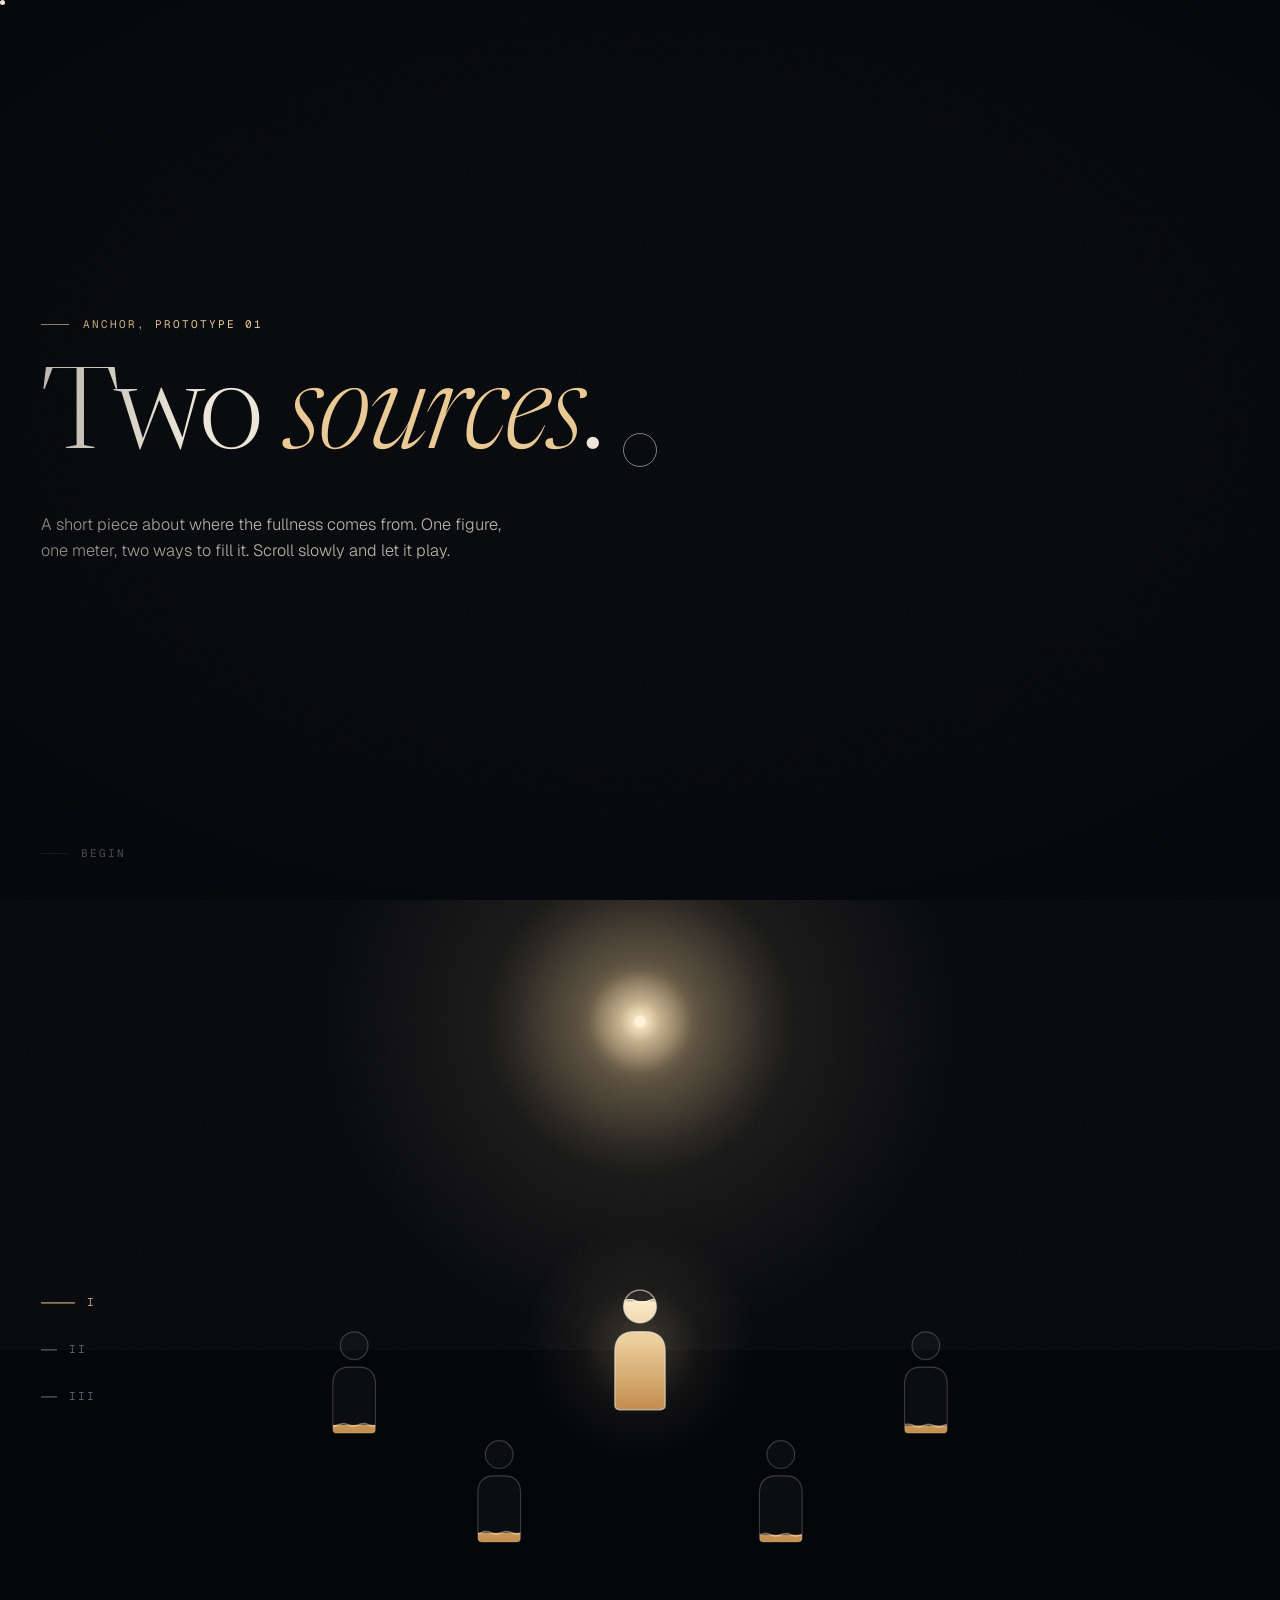
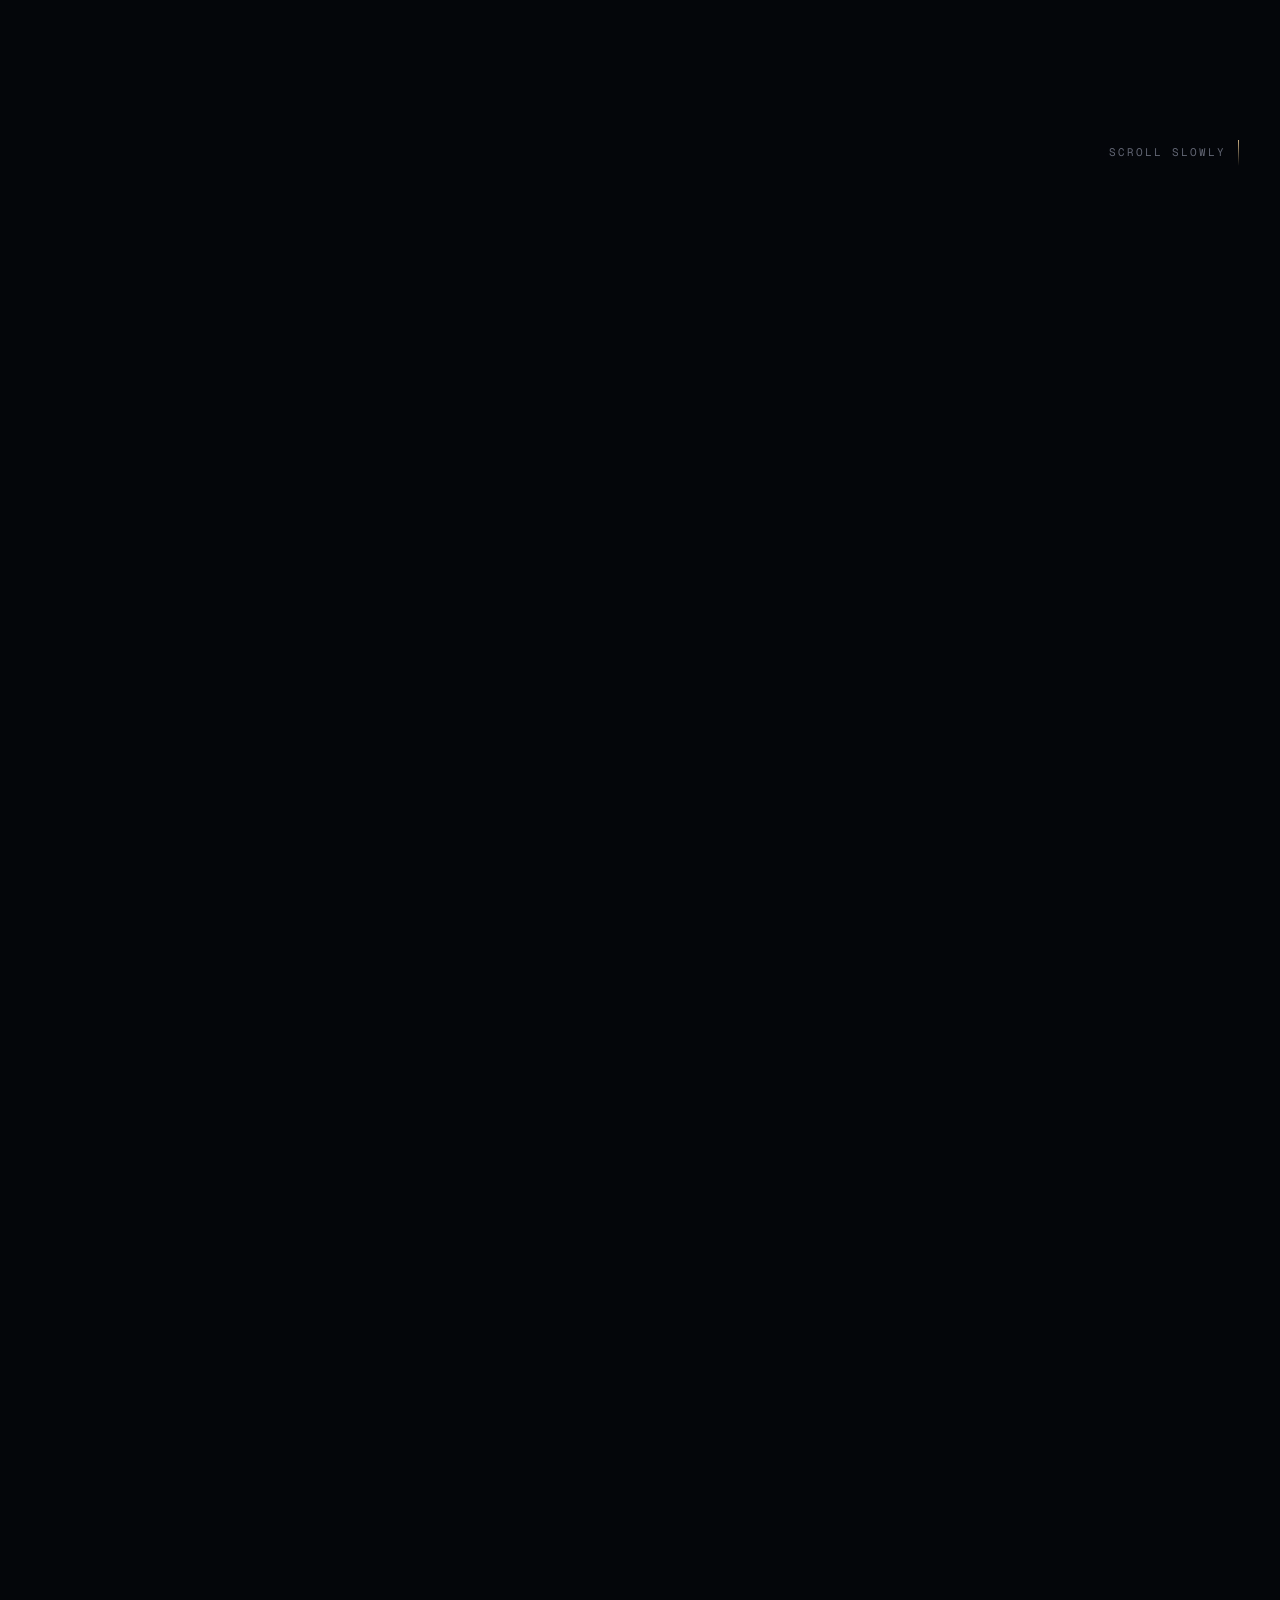
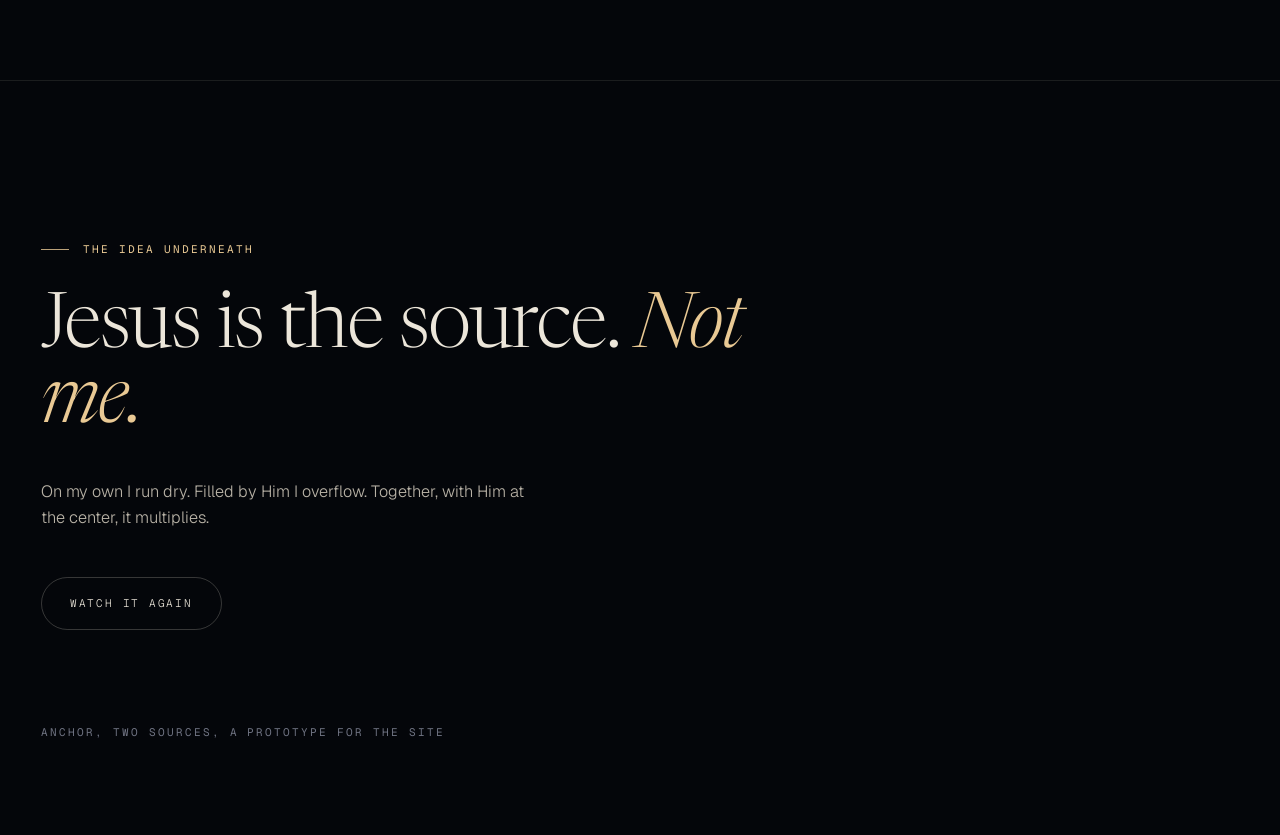
==== index.html @ 2de5adca "Two sources: scene prototype" ====
<!doctype html>
<html lang="en">
<head>
<meta charset="utf-8" />
<meta name="viewport" content="width=device-width, initial-scale=1, viewport-fit=cover" />
<title>Two sources. ANCHOR.</title>
<meta name="description" content="A short piece about where the fullness comes from. When I am the source, I run out. When Jesus is the source, I am always full." />
<meta name="theme-color" content="#04060a" />
<meta property="og:title" content="Two sources. ANCHOR." />
<meta property="og:description" content="When I am the source, I run out. When Jesus is the source, I am always full." />
<meta property="og:type" content="website" />
<link rel="icon" href="data:image/svg+xml,%3Csvg xmlns='http://www.w3.org/2000/svg' viewBox='0 0 32 32'%3E%3Crect width='32' height='32' fill='%2305070b'/%3E%3Cpath d='M16 3v17' stroke='%23e9c994' stroke-width='1.2'/%3E%3Cpath d='M12 20l4 9 4-9z' fill='%23e9c994'/%3E%3C/svg%3E" />
<link rel="preconnect" href="https://fonts.googleapis.com">
<link rel="preconnect" href="https://fonts.gstatic.com" crossorigin>
<link href="https://fonts.googleapis.com/css2?family=Newsreader:ital,opsz,wght@0,6..72,200..600;1,6..72,200..600&family=Geist:wght@300..600&family=Geist+Mono:wght@300..500&display=swap" rel="stylesheet">
  <script type="module" crossorigin src="./assets/index-Bu_9ATyR.js"></script>
  <link rel="modulepreload" crossorigin href="./assets/motion-FcKYx0yc.js">
  <link rel="stylesheet" crossorigin href="./assets/index-DWFtERTg.css">
</head>
<body>
<div id="root"></div>
<noscript><p style="font-family:Georgia,serif;color:#ece6da;padding:40px">Two sources. When I am the source, I run out. When Jesus is the source, I am always full.</p></noscript>
</body>
</html>
---- assets/index-DWFtERTg.css ----
:root{--raw-color-abyss:#04060a;--raw-color-deep:#070a12;--raw-color-depth:#0b1020;--raw-color-slate:#161c2b;--raw-color-bone:#ece6da;--raw-color-bone-dim:#b8b2a6;--raw-color-ash:#6f7382;--raw-color-lamp:#e9c994;--raw-color-lamp-hot:#fff1d6;--raw-color-ember:#b9823f;--raw-color-line:rgba(236,230,218,.1);--raw-color-line-strong:rgba(236,230,218,.22);--raw-font-display:"Newsreader",Georgia,"Times New Roman",serif;--raw-font-body:"Geist",Inter,system-ui,-apple-system,sans-serif;--raw-font-mono:"Geist Mono",ui-monospace,SFMono-Regular,Menlo,monospace;--raw-space-1:4px;--raw-space-2:8px;--raw-space-3:14px;--raw-space-4:22px;--raw-space-5:36px;--raw-space-6:58px;--raw-space-7:94px;--raw-space-8:152px;--raw-duration-fast:.22s;--raw-duration-base:.48s;--raw-duration-slow:.9s;--raw-ease-settle:cubic-bezier(.22,1,.36,1);--raw-ease-out:cubic-bezier(.16,1,.3,1);--raw-width-max:1360px;--raw-spine-x-desktop:13.5vw;--raw-spine-x-mobile:22px;--background:var(--raw-color-abyss);--background-deep:var(--raw-color-deep);--surface:var(--raw-color-depth);--surface-raised:var(--raw-color-slate);--foreground:var(--raw-color-bone);--foreground-muted:var(--raw-color-bone-dim);--foreground-faint:var(--raw-color-ash);--accent:var(--raw-color-lamp);--accent-hot:var(--raw-color-lamp-hot);--accent-deep:var(--raw-color-ember);--border:var(--raw-color-line);--border-strong:var(--raw-color-line-strong);--font-display:var(--raw-font-display);--font-body:var(--raw-font-body);--font-mono:var(--raw-font-mono);--space-1:var(--raw-space-1);--space-2:var(--raw-space-2);--space-3:var(--raw-space-3);--space-4:var(--raw-space-4);--space-5:var(--raw-space-5);--space-6:var(--raw-space-6);--space-7:var(--raw-space-7);--space-8:var(--raw-space-8);--duration-fast:var(--raw-duration-fast);--duration-base:var(--raw-duration-base);--duration-slow:var(--raw-duration-slow);--ease-settle:var(--raw-ease-settle);--ease-out:var(--raw-ease-out);--width-max:var(--raw-width-max);--spine-x:var(--raw-spine-x-desktop);--gutter:clamp(20px,3.2vw,48px)}@media (max-width:820px){:root{--spine-x:var(--raw-spine-x-mobile)}}*{box-sizing:border-box;margin:0;padding:0}html{background:var(--background);-webkit-font-smoothing:antialiased;text-rendering:optimizeLegibility;scroll-behavior:auto}html.lenis,html.lenis body{height:auto}.lenis.lenis-smooth{scroll-behavior:auto!important}body{color:var(--foreground);font-family:var(--font-body);font-weight:300;line-height:1.55;overflow-x:hidden;background:var(--background)}html.has-cursor,html.has-cursor a,html.has-cursor button{cursor:none}a{color:inherit;text-decoration:none}button{font:inherit;color:inherit;background:none;border:0;cursor:pointer}::selection{background:var(--accent);color:var(--background)}.mono{font-family:var(--font-mono);font-weight:400;font-size:11px;letter-spacing:.18em;text-transform:uppercase;color:var(--foreground-faint)}.display{font-family:var(--font-display);font-weight:300;font-optical-sizing:auto;letter-spacing:-.012em}.display em{font-style:italic;color:var(--accent)}.site{position:relative;isolation:isolate}.grain{position:fixed;inset:-50%;z-index:30;pointer-events:none;opacity:.07;mix-blend-mode:soft-light;background-image:url("data:image/svg+xml,%3Csvg xmlns='http://www.w3.org/2000/svg' width='220' height='220'%3E%3Cfilter id='n'%3E%3CfeTurbulence type='fractalNoise' baseFrequency='.9' numOctaves='2' stitchTiles='stitch'/%3E%3C/filter%3E%3Crect width='100%25' height='100%25' filter='url(%23n)'/%3E%3C/svg%3E")}.vignette{position:fixed;inset:0;z-index:29;pointer-events:none;background:radial-gradient(ellipse 70% 62% at 50% 46%,transparent 50%,rgba(4,6,10,.62) 100%)}.cur-ring,.cur-dot{position:fixed;top:0;left:0;z-index:400;pointer-events:none;will-change:transform}.cur-ring{width:34px;height:34px;border:1px solid rgba(236,230,218,.55);border-radius:50%;mix-blend-mode:difference;transition:width var(--duration-base) var(--ease-settle),height var(--duration-base) var(--ease-settle),border-color var(--duration-base),opacity var(--duration-base)}.cur-ring.hot{width:56px;height:56px;border-color:var(--accent);mix-blend-mode:normal}.cur-dot{width:5px;height:5px;background:var(--foreground);border-radius:50%;transition:opacity var(--duration-base),background var(--duration-base)}.cur-dot.hot{background:var(--accent)}.cur-dot span{position:absolute;left:50%;top:50%;width:1px;height:14px;background:var(--accent);transform:translate(-50%,-50%) scaleY(0);transition:transform var(--duration-base) var(--ease-settle)}.cur-dot.hot span{transform:translate(-50%,-50%) scaleY(1)}.cur-ring.off,.cur-dot.off{opacity:0}.intro{position:relative;min-height:100svh;display:flex;flex-direction:column;justify-content:center;max-width:var(--width-max);margin:0 auto;padding:120px var(--gutter) 140px}.eyebrow{color:var(--accent);display:inline-flex;align-items:center;gap:14px;margin-bottom:34px}.eyebrow:before{content:"";width:28px;height:1px;background:var(--accent);opacity:.8}.intro h1{font-size:clamp(3.2rem,9vw,9rem);line-height:.95;letter-spacing:-.028em;font-weight:300}.line-mask{display:block;overflow:hidden;padding-bottom:.08em;margin-bottom:-.08em}.w{display:inline-block;overflow:hidden;vertical-align:bottom;padding:0 .12em .12em;margin:0 -.12em -.12em}.w>i{display:inline-block;font-style:inherit;animation:rise 1.4s var(--ease-out) both}.w.em>i{font-style:italic;color:var(--accent);animation-delay:.12s}.w:last-child>i{animation-delay:.2s}@keyframes rise{0%{transform:translateY(110%)}to{transform:translateY(0)}}.intro .eyebrow,.intro .sub,.intro .scrollhint{animation:fade 1.2s var(--ease-out) both}.intro .eyebrow{animation-delay:.1s}.intro .sub{animation-delay:.7s}.intro .scrollhint{animation-delay:1.1s}@keyframes fade{0%{opacity:0;transform:translateY(10px)}to{opacity:1;transform:none}}.sub{margin-top:36px;max-width:44ch;color:var(--foreground-muted);font-size:clamp(1.02rem,1.25vw,1.2rem);line-height:1.6}.scrollhint{position:absolute;left:var(--gutter);bottom:38px;display:flex;align-items:center;gap:12px;color:var(--foreground-muted);transition:color var(--duration-base)}.scrollhint:before{content:"";width:28px;height:1px;background:var(--border-strong);transition:background var(--duration-base),width var(--duration-base) var(--ease-settle)}.scrollhint:hover{color:var(--foreground)}.scrollhint:hover:before{background:var(--accent);width:44px}.stage{position:relative;height:620vh}.stage-inner{position:sticky;top:0;height:100vh;height:100svh;overflow:hidden}.sky{position:absolute;inset:0;opacity:0;pointer-events:none;background:radial-gradient(60% 60% at 50% 0%,rgba(233,201,148,.14),transparent 70%)}.stage-svg,.stage-canvas{position:absolute;inset:0;width:100%;height:100%;display:block}.stage-canvas{pointer-events:none}.ray,.stream,.loop{fill:none;stroke:var(--accent);stroke-width:1;opacity:0;stroke-linecap:round}.loop{stroke-width:1.2}.rail{position:absolute;left:var(--gutter);top:50%;transform:translateY(-50%);display:flex;flex-direction:column;gap:22px;z-index:2}.rail button{display:flex;align-items:center;gap:12px;font-family:var(--font-mono);font-size:11px;letter-spacing:.18em;color:var(--foreground-faint);transition:color var(--duration-base);padding:4px 0}.rail button:before{content:"";width:16px;height:1px;background:currentColor;transition:width var(--duration-base) var(--ease-settle)}.rail button:hover{color:var(--foreground-muted)}.rail button.on{color:var(--accent)}.rail button.on:before{width:34px}.captions{position:absolute;left:0;right:0;bottom:6vh;display:grid;place-items:end center;text-align:center;padding:0 var(--gutter);pointer-events:none;z-index:2}.cap{grid-area:1/1;opacity:0;max-width:30ch;will-change:opacity,transform;visibility:hidden}.cap:first-child{opacity:1;visibility:visible}.cap-k{display:block;margin-bottom:12px;color:var(--accent)}.cap-t{font-size:clamp(1.45rem,3vw,2.75rem);line-height:1.18;letter-spacing:-.012em;text-wrap:balance}.verse{margin-top:18px;opacity:0}.verse p{font-family:var(--font-display);font-style:italic;font-weight:300;font-size:clamp(.98rem,1.35vw,1.2rem);color:var(--foreground-muted);line-height:1.4}.verse cite{display:block;margin-top:8px;font-style:normal;color:var(--foreground-faint)}.stage-hint{position:absolute;right:var(--gutter);bottom:34px;display:flex;align-items:center;gap:12px;pointer-events:none}.stage-hint:after{content:"";width:1px;height:26px;background:linear-gradient(180deg,var(--accent),transparent);animation:drip 2.2s ease-in-out infinite}@keyframes drip{0%{transform:scaleY(0);transform-origin:top}50%{transform:scaleY(1);transform-origin:top}51%{transform-origin:bottom}to{transform:scaleY(0);transform-origin:bottom}}.outro{position:relative;padding:var(--space-8) var(--gutter) var(--space-7);border-top:1px solid var(--border)}.outro-inner{max-width:var(--width-max);margin:0 auto}.closer{font-size:clamp(2.4rem,6vw,5.8rem);line-height:.98;letter-spacing:-.02em;max-width:16ch}.cta-row{margin-top:46px;display:flex;gap:14px;flex-wrap:wrap}.btn{position:relative;display:inline-flex;align-items:center;gap:10px;font-family:var(--font-mono);font-size:11px;letter-spacing:.16em;text-transform:uppercase;padding:17px 28px;border-radius:999px;transition:background var(--duration-base),color var(--duration-base),border-color var(--duration-base),transform var(--duration-base) var(--ease-settle)}.btn-line{border:1px solid var(--border-strong);color:var(--foreground)}.btn-line:hover{border-color:var(--accent);color:var(--accent)}.foot{margin-top:var(--space-7)}@media (max-width:820px){.intro{padding:100px var(--gutter) 120px}.rail{display:none}.captions{bottom:5vh}.cap{max-width:26ch}.stage-hint{display:none}}@media (prefers-reduced-motion:reduce){.w>i,.intro .eyebrow,.intro .sub,.intro .scrollhint{animation:none}.stage-hint:after{animation:none}}
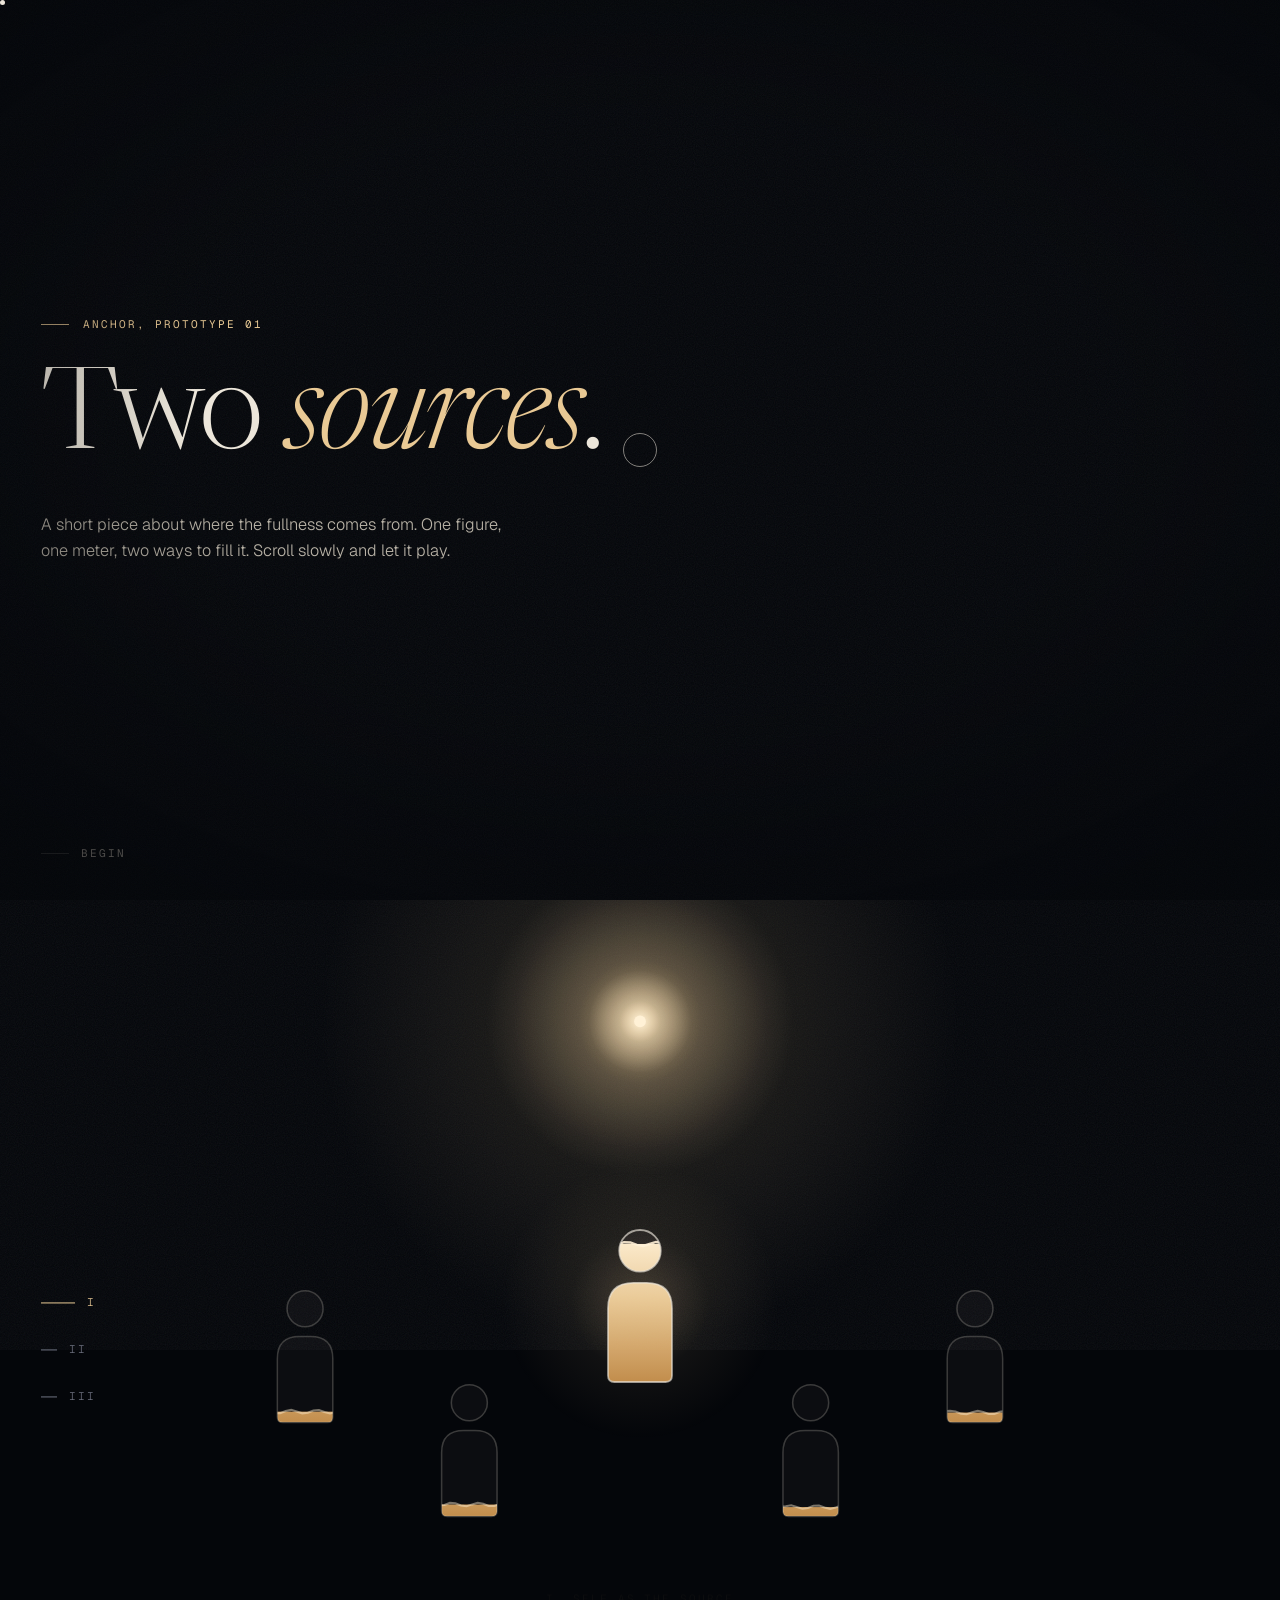
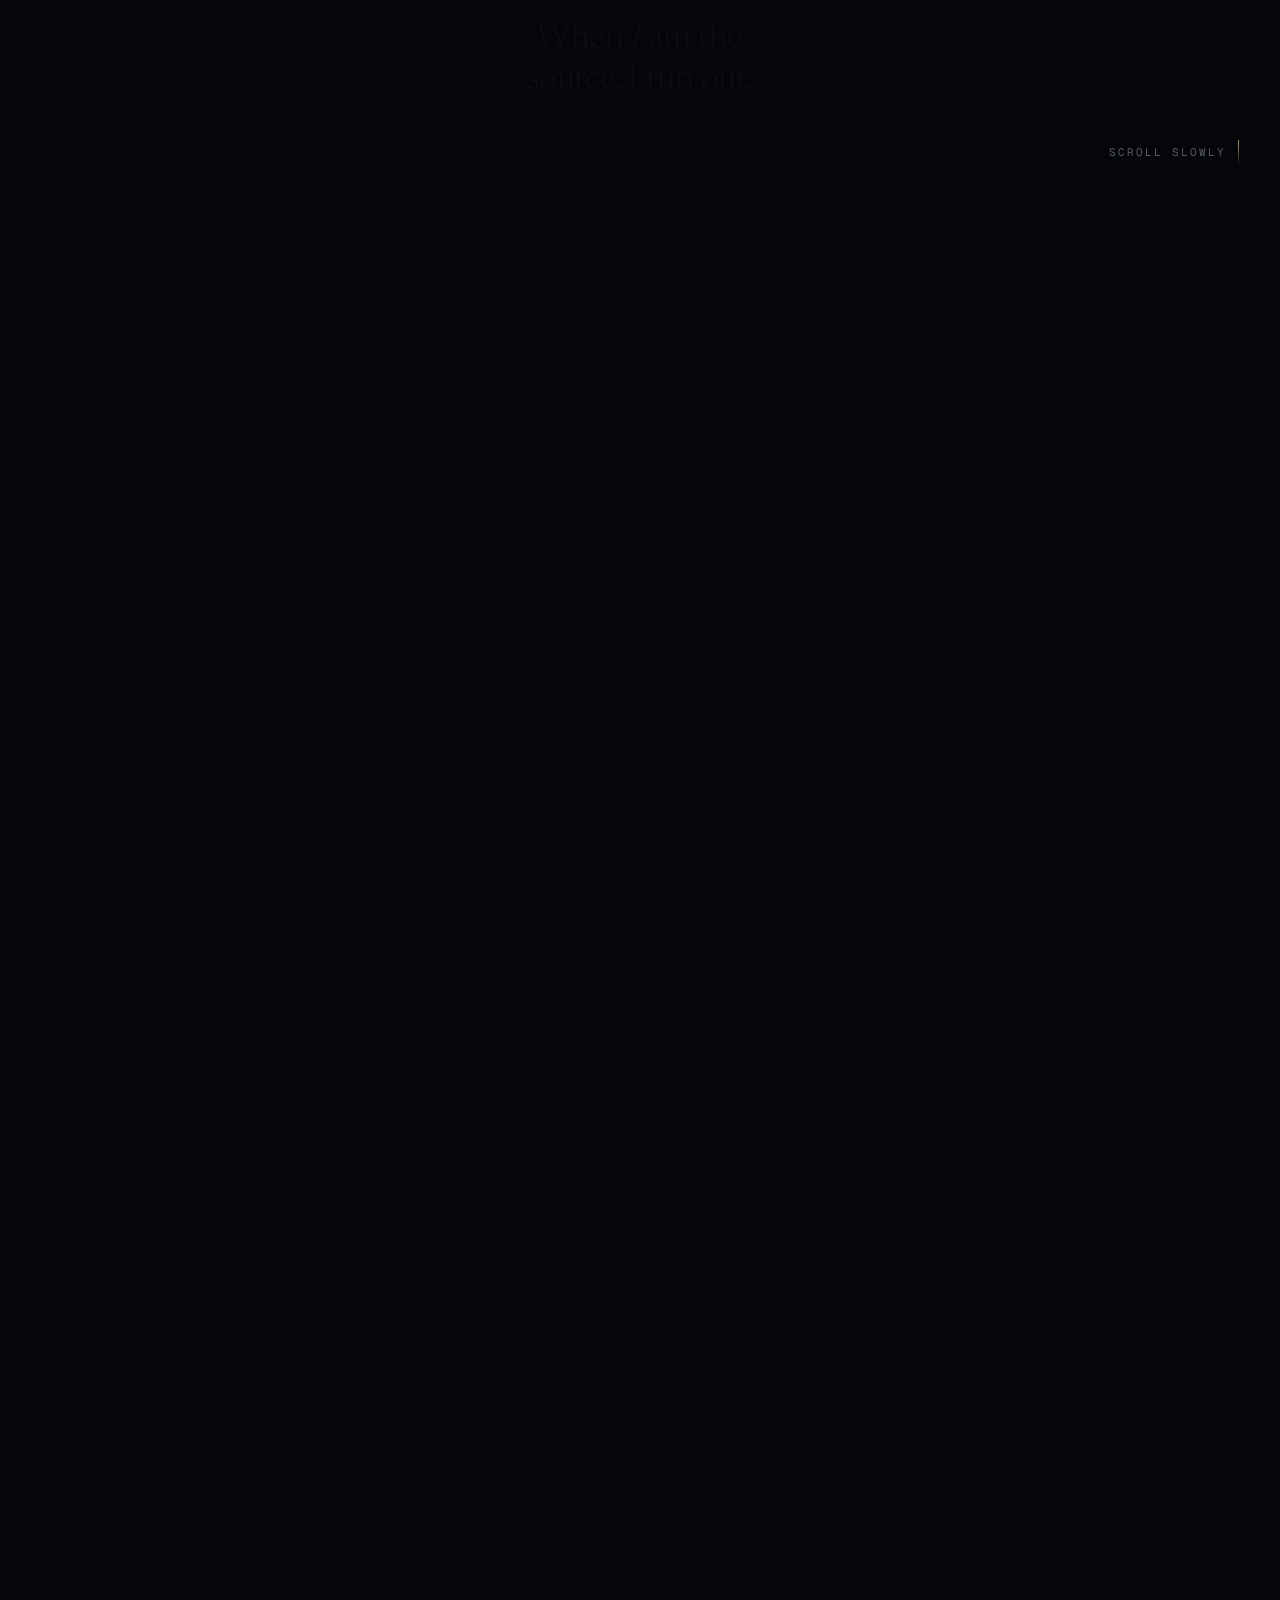
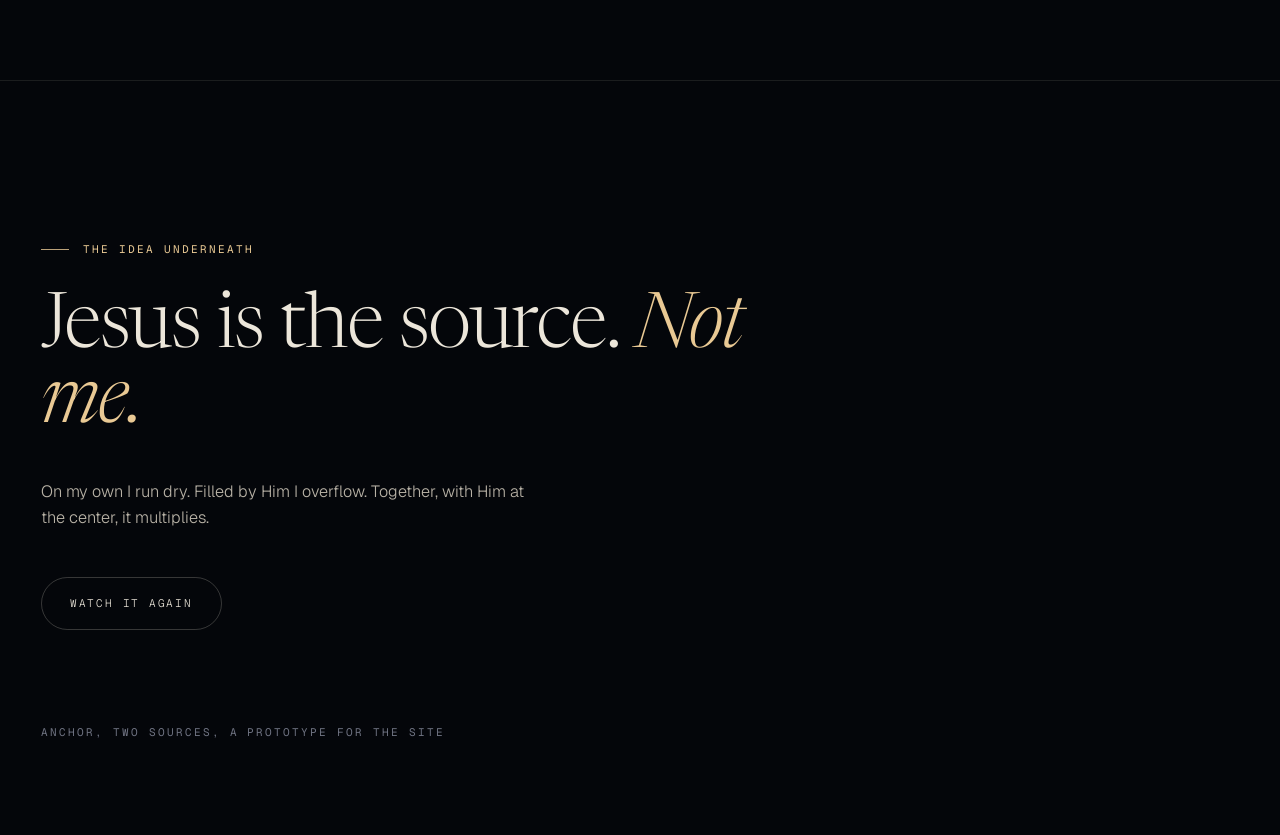
==== commit 5b24aea1: "Scale up the figures, widen the field, clear the caption" ====
--- a/index.html
+++ b/index.html
@@ -13,9 +13,9 @@
 <link rel="preconnect" href="https://fonts.googleapis.com">
 <link rel="preconnect" href="https://fonts.gstatic.com" crossorigin>
 <link href="https://fonts.googleapis.com/css2?family=Newsreader:ital,opsz,wght@0,6..72,200..600;1,6..72,200..600&family=Geist:wght@300..600&family=Geist+Mono:wght@300..500&display=swap" rel="stylesheet">
-  <script type="module" crossorigin src="./assets/index-Bu_9ATyR.js"></script>
+  <script type="module" crossorigin src="./assets/index-DzbAv3lr.js"></script>
   <link rel="modulepreload" crossorigin href="./assets/motion-FcKYx0yc.js">
-  <link rel="stylesheet" crossorigin href="./assets/index-DWFtERTg.css">
+  <link rel="stylesheet" crossorigin href="./assets/index-QalzFCuy.css">
 </head>
 <body>
 <div id="root"></div>
--- a/assets/index-QalzFCuy.css
+++ b/assets/index-QalzFCuy.css
@@ -0,0 +1 @@
+:root{--raw-color-abyss:#04060a;--raw-color-deep:#070a12;--raw-color-depth:#0b1020;--raw-color-slate:#161c2b;--raw-color-bone:#ece6da;--raw-color-bone-dim:#b8b2a6;--raw-color-ash:#6f7382;--raw-color-lamp:#e9c994;--raw-color-lamp-hot:#fff1d6;--raw-color-ember:#b9823f;--raw-color-line:rgba(236,230,218,.1);--raw-color-line-strong:rgba(236,230,218,.22);--raw-font-display:"Newsreader",Georgia,"Times New Roman",serif;--raw-font-body:"Geist",Inter,system-ui,-apple-system,sans-serif;--raw-font-mono:"Geist Mono",ui-monospace,SFMono-Regular,Menlo,monospace;--raw-space-1:4px;--raw-space-2:8px;--raw-space-3:14px;--raw-space-4:22px;--raw-space-5:36px;--raw-space-6:58px;--raw-space-7:94px;--raw-space-8:152px;--raw-duration-fast:.22s;--raw-duration-base:.48s;--raw-duration-slow:.9s;--raw-ease-settle:cubic-bezier(.22,1,.36,1);--raw-ease-out:cubic-bezier(.16,1,.3,1);--raw-width-max:1360px;--raw-spine-x-desktop:13.5vw;--raw-spine-x-mobile:22px;--background:var(--raw-color-abyss);--background-deep:var(--raw-color-deep);--surface:var(--raw-color-depth);--surface-raised:var(--raw-color-slate);--foreground:var(--raw-color-bone);--foreground-muted:var(--raw-color-bone-dim);--foreground-faint:var(--raw-color-ash);--accent:var(--raw-color-lamp);--accent-hot:var(--raw-color-lamp-hot);--accent-deep:var(--raw-color-ember);--border:var(--raw-color-line);--border-strong:var(--raw-color-line-strong);--font-display:var(--raw-font-display);--font-body:var(--raw-font-body);--font-mono:var(--raw-font-mono);--space-1:var(--raw-space-1);--space-2:var(--raw-space-2);--space-3:var(--raw-space-3);--space-4:var(--raw-space-4);--space-5:var(--raw-space-5);--space-6:var(--raw-space-6);--space-7:var(--raw-space-7);--space-8:var(--raw-space-8);--duration-fast:var(--raw-duration-fast);--duration-base:var(--raw-duration-base);--duration-slow:var(--raw-duration-slow);--ease-settle:var(--raw-ease-settle);--ease-out:var(--raw-ease-out);--width-max:var(--raw-width-max);--spine-x:var(--raw-spine-x-desktop);--gutter:clamp(20px,3.2vw,48px)}@media (max-width:820px){:root{--spine-x:var(--raw-spine-x-mobile)}}*{box-sizing:border-box;margin:0;padding:0}html{background:var(--background);-webkit-font-smoothing:antialiased;text-rendering:optimizeLegibility;scroll-behavior:auto}html.lenis,html.lenis body{height:auto}.lenis.lenis-smooth{scroll-behavior:auto!important}body{color:var(--foreground);font-family:var(--font-body);font-weight:300;line-height:1.55;overflow-x:hidden;background:var(--background)}html.has-cursor,html.has-cursor a,html.has-cursor button{cursor:none}a{color:inherit;text-decoration:none}button{font:inherit;color:inherit;background:none;border:0;cursor:pointer}::selection{background:var(--accent);color:var(--background)}.mono{font-family:var(--font-mono);font-weight:400;font-size:11px;letter-spacing:.18em;text-transform:uppercase;color:var(--foreground-faint)}.display{font-family:var(--font-display);font-weight:300;font-optical-sizing:auto;letter-spacing:-.012em}.display em{font-style:italic;color:var(--accent)}.site{position:relative;isolation:isolate}.grain{position:fixed;inset:-50%;z-index:30;pointer-events:none;opacity:.07;mix-blend-mode:soft-light;background-image:url("data:image/svg+xml,%3Csvg xmlns='http://www.w3.org/2000/svg' width='220' height='220'%3E%3Cfilter id='n'%3E%3CfeTurbulence type='fractalNoise' baseFrequency='.9' numOctaves='2' stitchTiles='stitch'/%3E%3C/filter%3E%3Crect width='100%25' height='100%25' filter='url(%23n)'/%3E%3C/svg%3E")}.vignette{position:fixed;inset:0;z-index:29;pointer-events:none;background:radial-gradient(ellipse 70% 62% at 50% 46%,transparent 50%,rgba(4,6,10,.62) 100%)}.cur-ring,.cur-dot{position:fixed;top:0;left:0;z-index:400;pointer-events:none;will-change:transform}.cur-ring{width:34px;height:34px;border:1px solid rgba(236,230,218,.55);border-radius:50%;mix-blend-mode:difference;transition:width var(--duration-base) var(--ease-settle),height var(--duration-base) var(--ease-settle),border-color var(--duration-base),opacity var(--duration-base)}.cur-ring.hot{width:56px;height:56px;border-color:var(--accent);mix-blend-mode:normal}.cur-dot{width:5px;height:5px;background:var(--foreground);border-radius:50%;transition:opacity var(--duration-base),background var(--duration-base)}.cur-dot.hot{background:var(--accent)}.cur-dot span{position:absolute;left:50%;top:50%;width:1px;height:14px;background:var(--accent);transform:translate(-50%,-50%) scaleY(0);transition:transform var(--duration-base) var(--ease-settle)}.cur-dot.hot span{transform:translate(-50%,-50%) scaleY(1)}.cur-ring.off,.cur-dot.off{opacity:0}.intro{position:relative;min-height:100svh;display:flex;flex-direction:column;justify-content:center;max-width:var(--width-max);margin:0 auto;padding:120px var(--gutter) 140px}.eyebrow{color:var(--accent);display:inline-flex;align-items:center;gap:14px;margin-bottom:34px}.eyebrow:before{content:"";width:28px;height:1px;background:var(--accent);opacity:.8}.intro h1{font-size:clamp(3.2rem,9vw,9rem);line-height:.95;letter-spacing:-.028em;font-weight:300}.line-mask{display:block;overflow:hidden;padding-bottom:.08em;margin-bottom:-.08em}.w{display:inline-block;overflow:hidden;vertical-align:bottom;padding:0 .12em .12em;margin:0 -.12em -.12em}.w>i{display:inline-block;font-style:inherit;animation:rise 1.4s var(--ease-out) both}.w.em>i{font-style:italic;color:var(--accent);animation-delay:.12s}.w:last-child>i{animation-delay:.2s}@keyframes rise{0%{transform:translateY(110%)}to{transform:translateY(0)}}.intro .eyebrow,.intro .sub,.intro .scrollhint{animation:fade 1.2s var(--ease-out) both}.intro .eyebrow{animation-delay:.1s}.intro .sub{animation-delay:.7s}.intro .scrollhint{animation-delay:1.1s}@keyframes fade{0%{opacity:0;transform:translateY(10px)}to{opacity:1;transform:none}}.sub{margin-top:36px;max-width:44ch;color:var(--foreground-muted);font-size:clamp(1.02rem,1.25vw,1.2rem);line-height:1.6}.scrollhint{position:absolute;left:var(--gutter);bottom:38px;display:flex;align-items:center;gap:12px;color:var(--foreground-muted);transition:color var(--duration-base)}.scrollhint:before{content:"";width:28px;height:1px;background:var(--border-strong);transition:background var(--duration-base),width var(--duration-base) var(--ease-settle)}.scrollhint:hover{color:var(--foreground)}.scrollhint:hover:before{background:var(--accent);width:44px}.stage{position:relative;height:620vh}.stage-inner{position:sticky;top:0;height:100vh;height:100svh;overflow:hidden}.sky{position:absolute;inset:0;opacity:0;pointer-events:none;background:radial-gradient(60% 60% at 50% 0%,rgba(233,201,148,.14),transparent 70%)}.stage-svg,.stage-canvas{position:absolute;inset:0;width:100%;height:100%;display:block}.stage-canvas{pointer-events:none}.ray,.stream,.loop{fill:none;stroke:var(--accent);stroke-width:1;opacity:0;stroke-linecap:round}.loop{stroke-width:1.2}.rail{position:absolute;left:var(--gutter);top:50%;transform:translateY(-50%);display:flex;flex-direction:column;gap:22px;z-index:2}.rail button{display:flex;align-items:center;gap:12px;font-family:var(--font-mono);font-size:11px;letter-spacing:.18em;color:var(--foreground-faint);transition:color var(--duration-base);padding:4px 0}.rail button:before{content:"";width:16px;height:1px;background:currentColor;transition:width var(--duration-base) var(--ease-settle)}.rail button:hover{color:var(--foreground-muted)}.rail button.on{color:var(--accent)}.rail button.on:before{width:34px}.captions{position:absolute;left:0;right:0;bottom:5vh;display:grid;place-items:end center;text-align:center;padding:0 var(--gutter);pointer-events:none;z-index:2}.cap{grid-area:1/1;opacity:0;max-width:38ch;will-change:opacity,transform;visibility:hidden}.cap:first-child{opacity:1;visibility:visible}.cap-k{display:block;margin-bottom:12px;color:var(--accent)}.cap-t{font-size:clamp(1.4rem,2.7vw,2.5rem);line-height:1.18;letter-spacing:-.012em;text-wrap:balance}.verse{margin-top:18px;opacity:0}.verse p{font-family:var(--font-display);font-style:italic;font-weight:300;font-size:clamp(.98rem,1.35vw,1.2rem);color:var(--foreground-muted);line-height:1.4}.verse cite{display:block;margin-top:8px;font-style:normal;color:var(--foreground-faint)}.stage-hint{position:absolute;right:var(--gutter);bottom:34px;display:flex;align-items:center;gap:12px;pointer-events:none}.stage-hint:after{content:"";width:1px;height:26px;background:linear-gradient(180deg,var(--accent),transparent);animation:drip 2.2s ease-in-out infinite}@keyframes drip{0%{transform:scaleY(0);transform-origin:top}50%{transform:scaleY(1);transform-origin:top}51%{transform-origin:bottom}to{transform:scaleY(0);transform-origin:bottom}}.outro{position:relative;padding:var(--space-8) var(--gutter) var(--space-7);border-top:1px solid var(--border)}.outro-inner{max-width:var(--width-max);margin:0 auto}.closer{font-size:clamp(2.4rem,6vw,5.8rem);line-height:.98;letter-spacing:-.02em;max-width:16ch}.cta-row{margin-top:46px;display:flex;gap:14px;flex-wrap:wrap}.btn{position:relative;display:inline-flex;align-items:center;gap:10px;font-family:var(--font-mono);font-size:11px;letter-spacing:.16em;text-transform:uppercase;padding:17px 28px;border-radius:999px;transition:background var(--duration-base),color var(--duration-base),border-color var(--duration-base),transform var(--duration-base) var(--ease-settle)}.btn-line{border:1px solid var(--border-strong);color:var(--foreground)}.btn-line:hover{border-color:var(--accent);color:var(--accent)}.foot{margin-top:var(--space-7)}@media (max-width:820px){.intro{padding:100px var(--gutter) 120px}.rail{display:none}.captions{bottom:5vh}.cap{max-width:26ch}.stage-hint{display:none}}@media (prefers-reduced-motion:reduce){.w>i,.intro .eyebrow,.intro .sub,.intro .scrollhint{animation:none}.stage-hint:after{animation:none}}
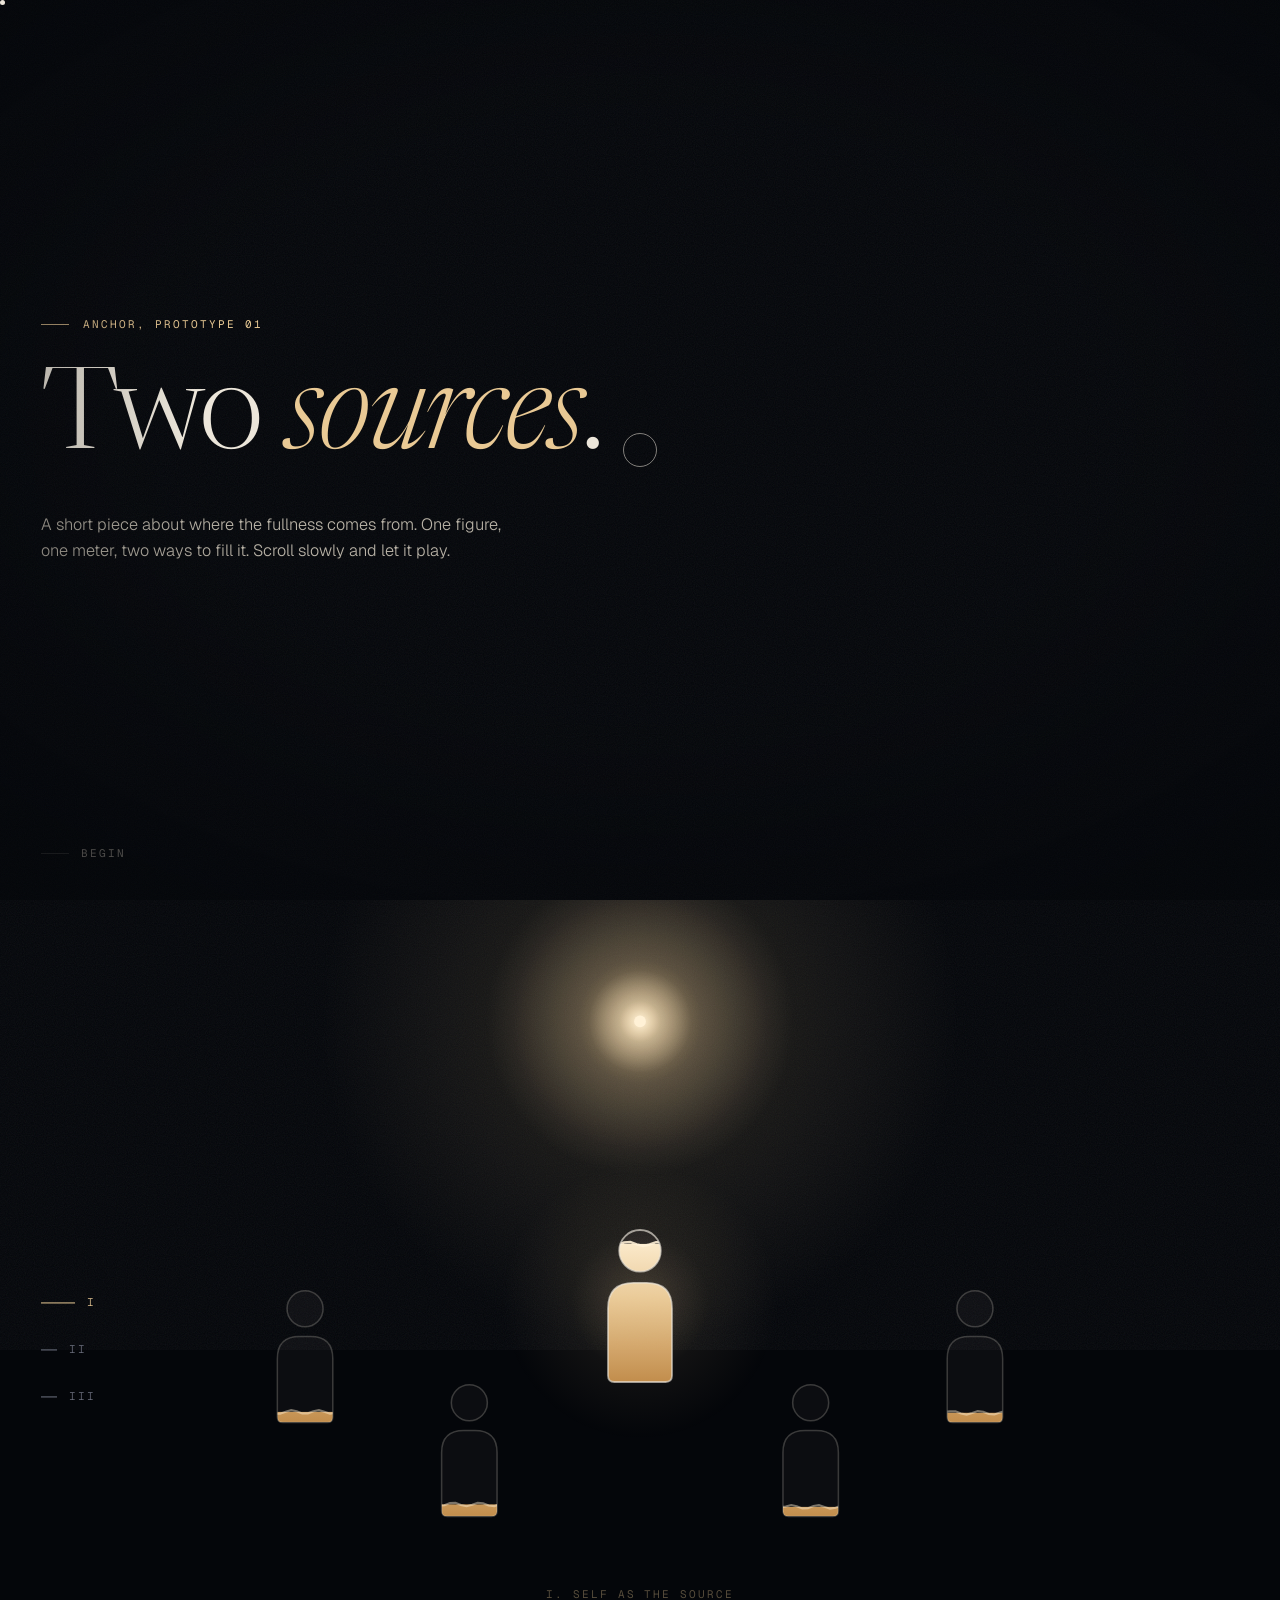
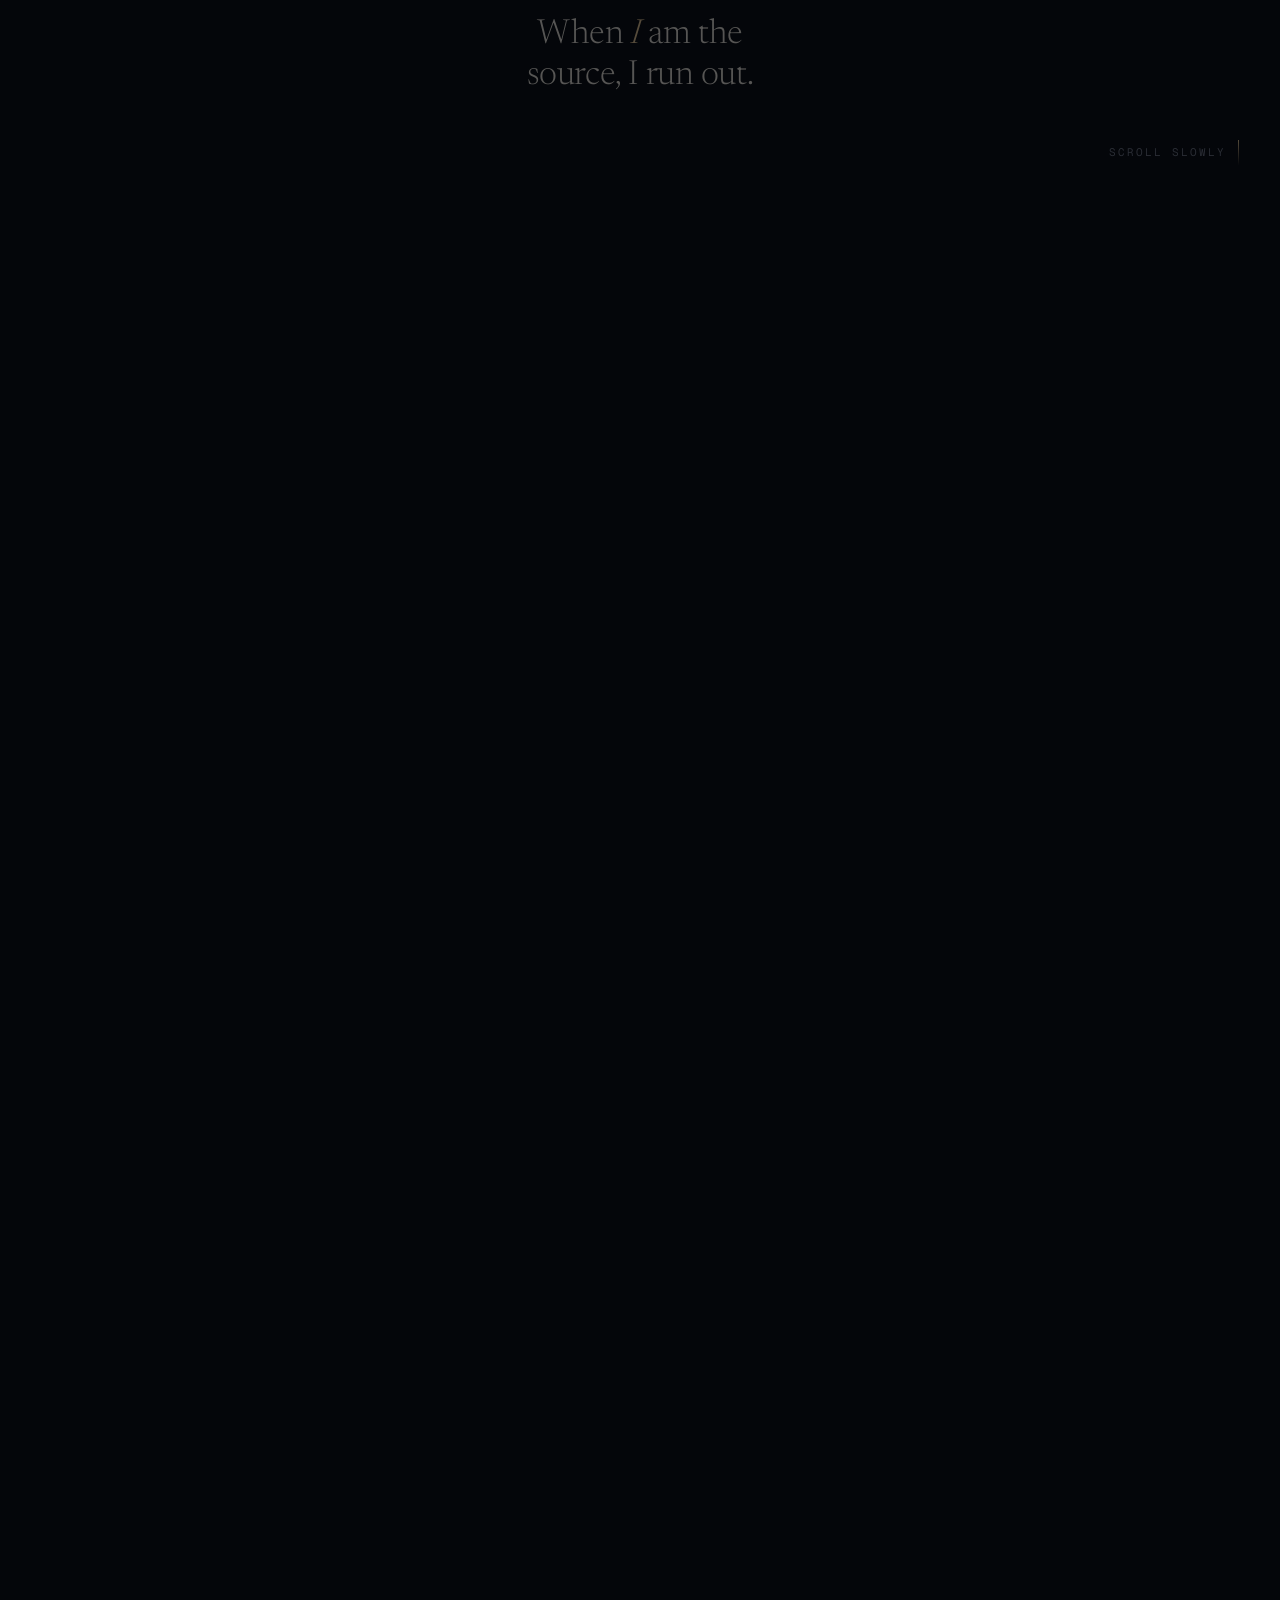
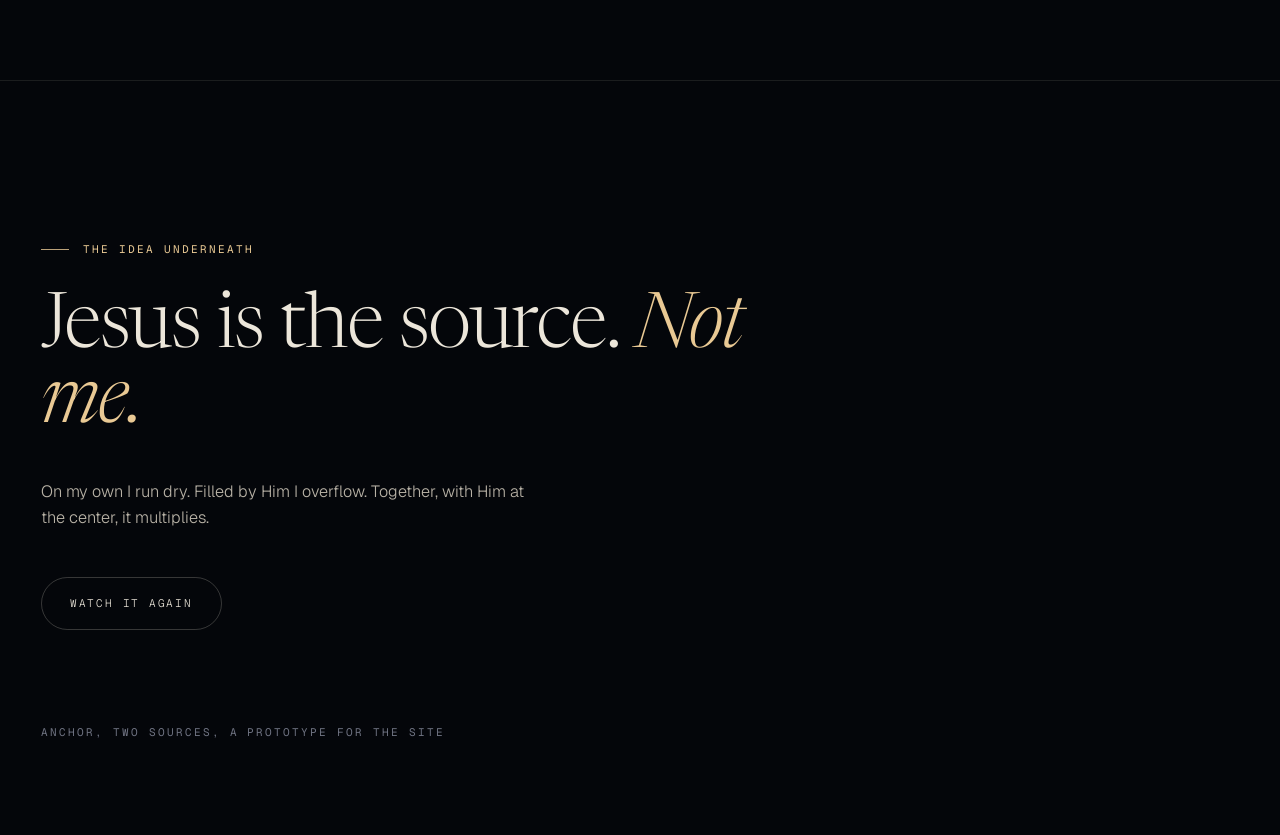
==== commit cdba04d3: "Settle the camera before the third caption; wider portrait frame" ====
--- a/index.html
+++ b/index.html
@@ -13,7 +13,7 @@
 <link rel="preconnect" href="https://fonts.googleapis.com">
 <link rel="preconnect" href="https://fonts.gstatic.com" crossorigin>
 <link href="https://fonts.googleapis.com/css2?family=Newsreader:ital,opsz,wght@0,6..72,200..600;1,6..72,200..600&family=Geist:wght@300..600&family=Geist+Mono:wght@300..500&display=swap" rel="stylesheet">
-  <script type="module" crossorigin src="./assets/index-DzbAv3lr.js"></script>
+  <script type="module" crossorigin src="./assets/index-Dpv4PBlM.js"></script>
   <link rel="modulepreload" crossorigin href="./assets/motion-FcKYx0yc.js">
   <link rel="stylesheet" crossorigin href="./assets/index-QalzFCuy.css">
 </head>
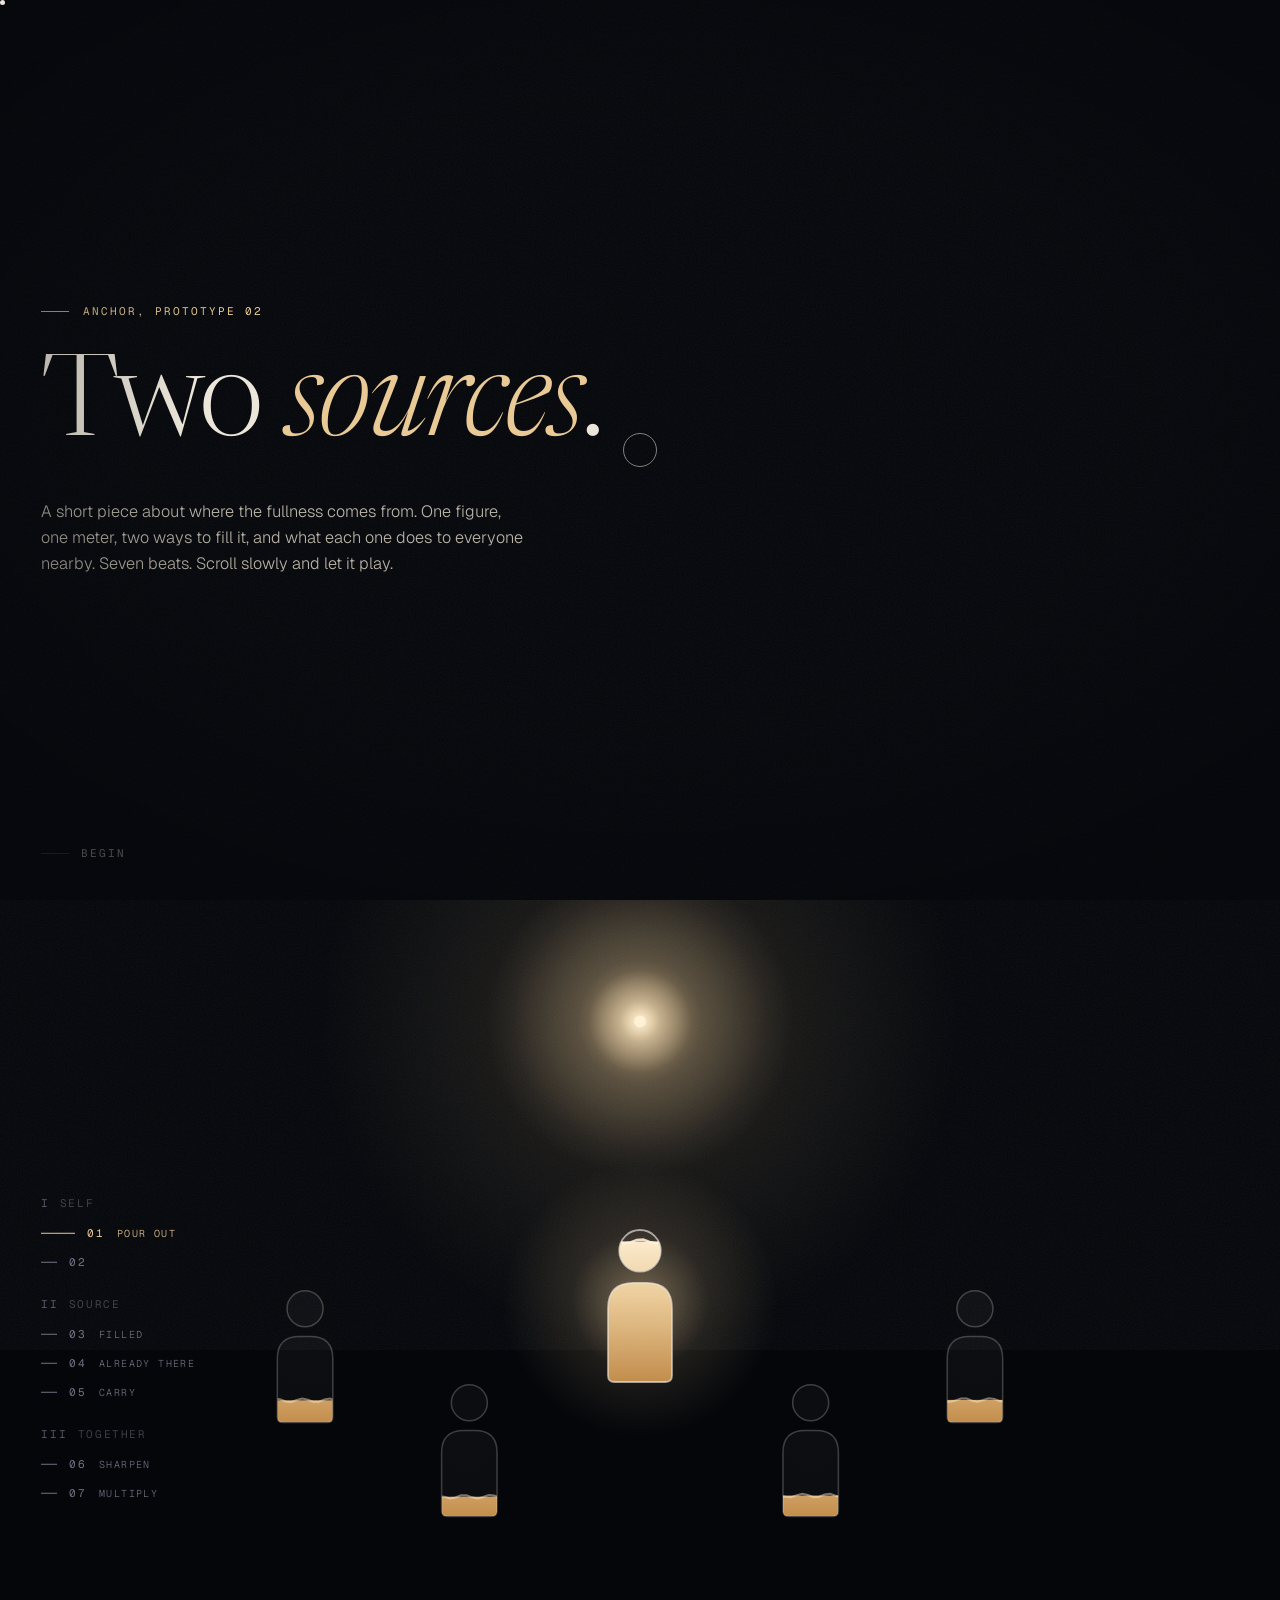
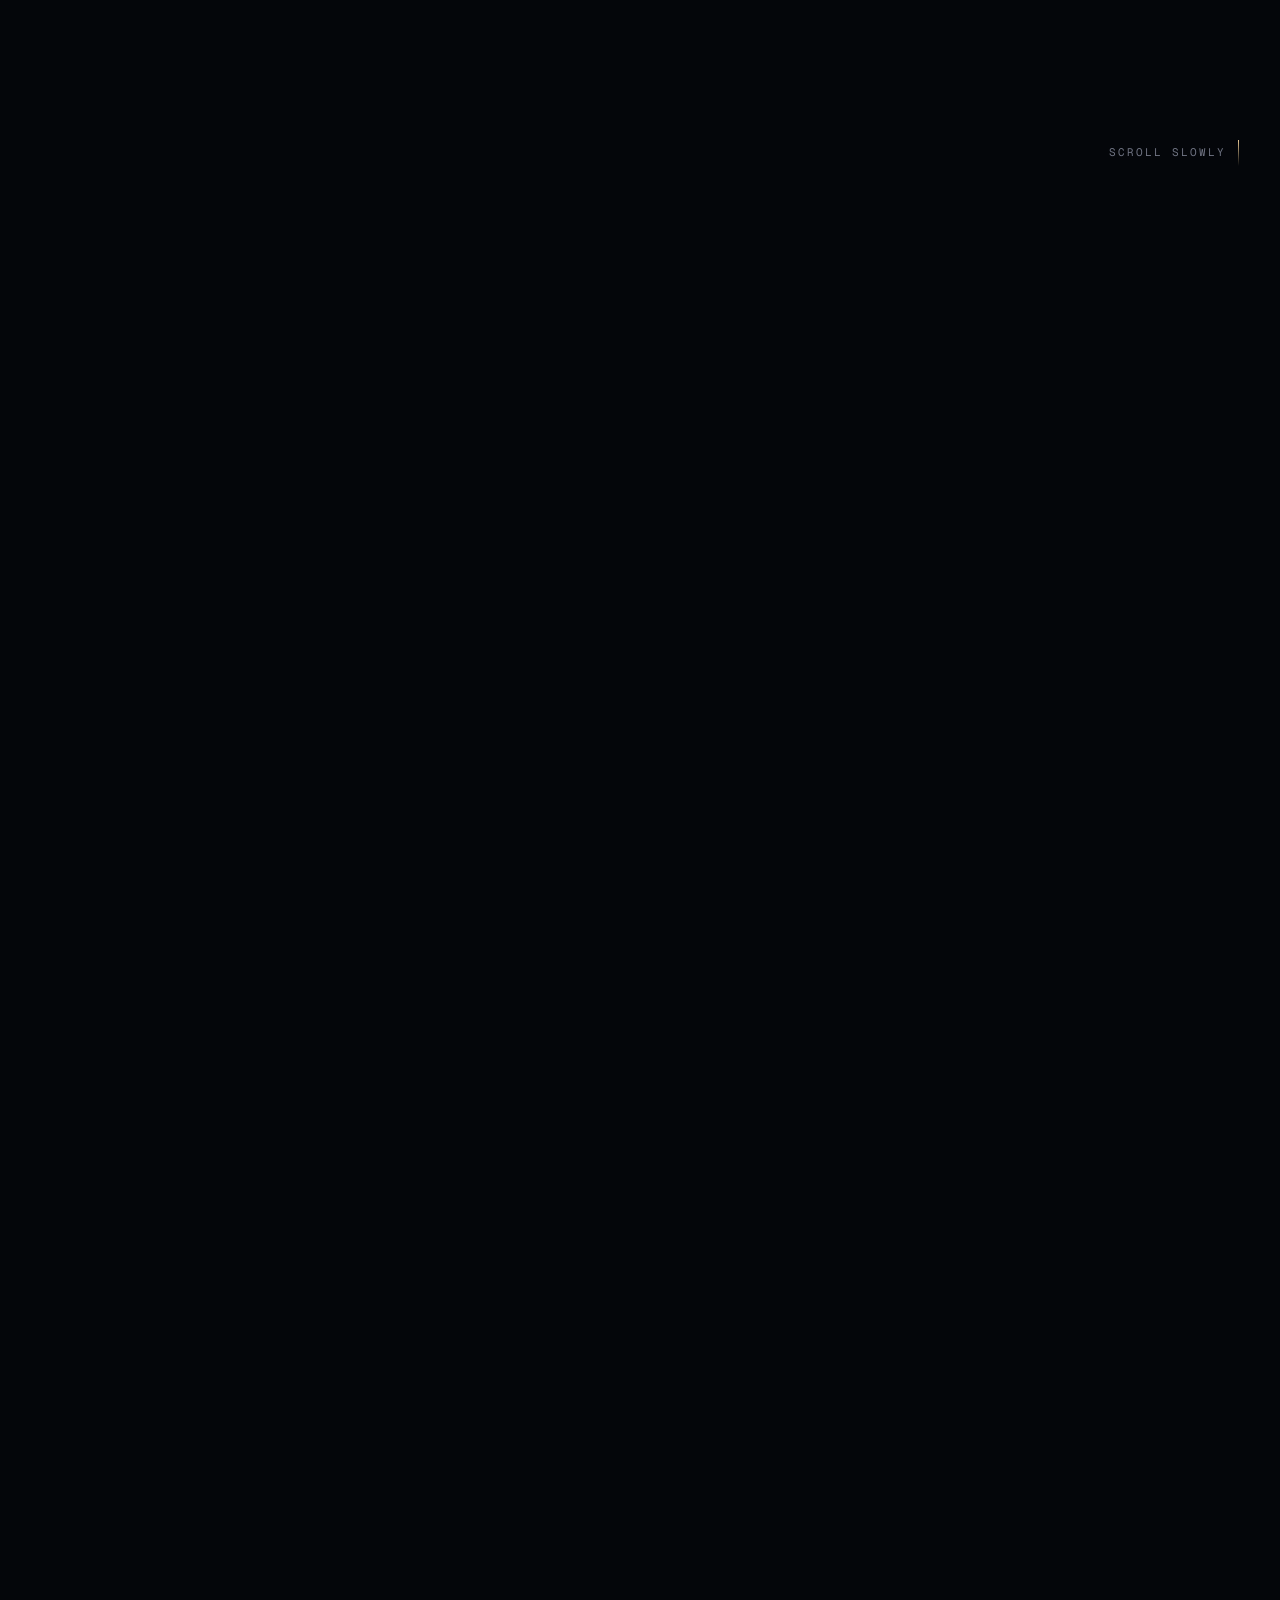
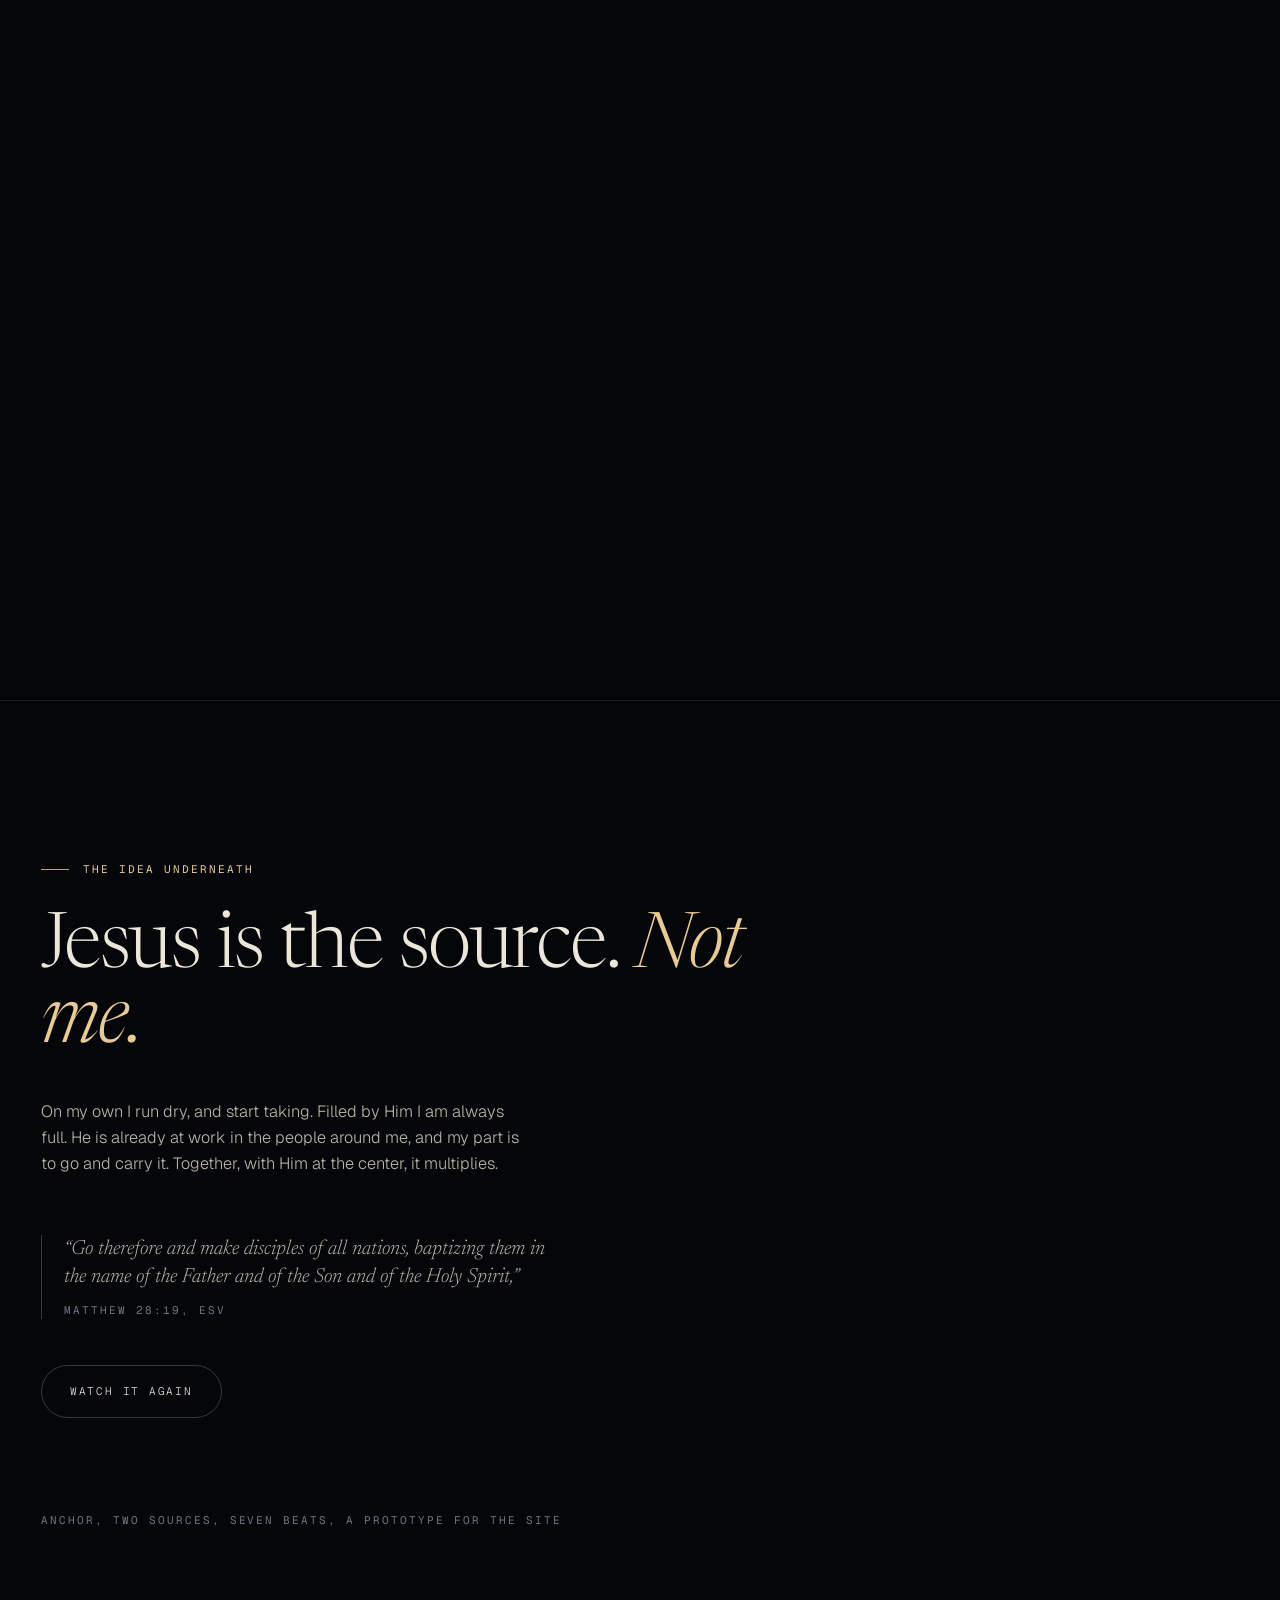
==== commit 651b63db: "Two sources, seven beats: the take, He was there first, the carry, iron and iron" ====
--- a/index.html
+++ b/index.html
@@ -4,7 +4,7 @@
 <meta charset="utf-8" />
 <meta name="viewport" content="width=device-width, initial-scale=1, viewport-fit=cover" />
 <title>Two sources. ANCHOR.</title>
-<meta name="description" content="A short piece about where the fullness comes from. When I am the source, I run out. When Jesus is the source, I am always full." />
+<meta name="description" content="A short piece in seven beats about where the fullness comes from. When I am the source, I run out. When Jesus is the source, I am always full." />
 <meta name="theme-color" content="#04060a" />
 <meta property="og:title" content="Two sources. ANCHOR." />
 <meta property="og:description" content="When I am the source, I run out. When Jesus is the source, I am always full." />
@@ -13,9 +13,9 @@
 <link rel="preconnect" href="https://fonts.googleapis.com">
 <link rel="preconnect" href="https://fonts.gstatic.com" crossorigin>
 <link href="https://fonts.googleapis.com/css2?family=Newsreader:ital,opsz,wght@0,6..72,200..600;1,6..72,200..600&family=Geist:wght@300..600&family=Geist+Mono:wght@300..500&display=swap" rel="stylesheet">
-  <script type="module" crossorigin src="./assets/index-Dpv4PBlM.js"></script>
+  <script type="module" crossorigin src="./assets/index-vXnKwNcS.js"></script>
   <link rel="modulepreload" crossorigin href="./assets/motion-FcKYx0yc.js">
-  <link rel="stylesheet" crossorigin href="./assets/index-QalzFCuy.css">
+  <link rel="stylesheet" crossorigin href="./assets/index-D7lostW2.css">
 </head>
 <body>
 <div id="root"></div>
--- a/assets/index-D7lostW2.css
+++ b/assets/index-D7lostW2.css
@@ -0,0 +1 @@
+:root{--raw-color-abyss:#04060a;--raw-color-deep:#070a12;--raw-color-depth:#0b1020;--raw-color-slate:#161c2b;--raw-color-bone:#ece6da;--raw-color-bone-dim:#b8b2a6;--raw-color-ash:#6f7382;--raw-color-lamp:#e9c994;--raw-color-lamp-hot:#fff1d6;--raw-color-ember:#b9823f;--raw-color-line:rgba(236,230,218,.1);--raw-color-line-strong:rgba(236,230,218,.22);--raw-font-display:"Newsreader",Georgia,"Times New Roman",serif;--raw-font-body:"Geist",Inter,system-ui,-apple-system,sans-serif;--raw-font-mono:"Geist Mono",ui-monospace,SFMono-Regular,Menlo,monospace;--raw-space-1:4px;--raw-space-2:8px;--raw-space-3:14px;--raw-space-4:22px;--raw-space-5:36px;--raw-space-6:58px;--raw-space-7:94px;--raw-space-8:152px;--raw-duration-fast:.22s;--raw-duration-base:.48s;--raw-duration-slow:.9s;--raw-ease-settle:cubic-bezier(.22,1,.36,1);--raw-ease-out:cubic-bezier(.16,1,.3,1);--raw-width-max:1360px;--raw-spine-x-desktop:13.5vw;--raw-spine-x-mobile:22px;--background:var(--raw-color-abyss);--background-deep:var(--raw-color-deep);--surface:var(--raw-color-depth);--surface-raised:var(--raw-color-slate);--foreground:var(--raw-color-bone);--foreground-muted:var(--raw-color-bone-dim);--foreground-faint:var(--raw-color-ash);--accent:var(--raw-color-lamp);--accent-hot:var(--raw-color-lamp-hot);--accent-deep:var(--raw-color-ember);--border:var(--raw-color-line);--border-strong:var(--raw-color-line-strong);--font-display:var(--raw-font-display);--font-body:var(--raw-font-body);--font-mono:var(--raw-font-mono);--space-1:var(--raw-space-1);--space-2:var(--raw-space-2);--space-3:var(--raw-space-3);--space-4:var(--raw-space-4);--space-5:var(--raw-space-5);--space-6:var(--raw-space-6);--space-7:var(--raw-space-7);--space-8:var(--raw-space-8);--duration-fast:var(--raw-duration-fast);--duration-base:var(--raw-duration-base);--duration-slow:var(--raw-duration-slow);--ease-settle:var(--raw-ease-settle);--ease-out:var(--raw-ease-out);--width-max:var(--raw-width-max);--spine-x:var(--raw-spine-x-desktop);--gutter:clamp(20px,3.2vw,48px)}@media (max-width:820px){:root{--spine-x:var(--raw-spine-x-mobile)}}*{box-sizing:border-box;margin:0;padding:0}html{background:var(--background);-webkit-font-smoothing:antialiased;text-rendering:optimizeLegibility;scroll-behavior:auto}html.lenis,html.lenis body{height:auto}.lenis.lenis-smooth{scroll-behavior:auto!important}body{color:var(--foreground);font-family:var(--font-body);font-weight:300;line-height:1.55;overflow-x:hidden;background:var(--background)}html.has-cursor,html.has-cursor a,html.has-cursor button{cursor:none}a{color:inherit;text-decoration:none}button{font:inherit;color:inherit;background:none;border:0;cursor:pointer}::selection{background:var(--accent);color:var(--background)}.mono{font-family:var(--font-mono);font-weight:400;font-size:11px;letter-spacing:.18em;text-transform:uppercase;color:var(--foreground-faint)}.display{font-family:var(--font-display);font-weight:300;font-optical-sizing:auto;letter-spacing:-.012em}.display em{font-style:italic;color:var(--accent)}.site{position:relative;isolation:isolate}.grain{position:fixed;inset:-50%;z-index:30;pointer-events:none;opacity:.07;mix-blend-mode:soft-light;background-image:url("data:image/svg+xml,%3Csvg xmlns='http://www.w3.org/2000/svg' width='220' height='220'%3E%3Cfilter id='n'%3E%3CfeTurbulence type='fractalNoise' baseFrequency='.9' numOctaves='2' stitchTiles='stitch'/%3E%3C/filter%3E%3Crect width='100%25' height='100%25' filter='url(%23n)'/%3E%3C/svg%3E")}.vignette{position:fixed;inset:0;z-index:29;pointer-events:none;background:radial-gradient(ellipse 70% 62% at 50% 46%,transparent 50%,rgba(4,6,10,.62) 100%)}.cur-ring,.cur-dot{position:fixed;top:0;left:0;z-index:400;pointer-events:none;will-change:transform}.cur-ring{width:34px;height:34px;border:1px solid rgba(236,230,218,.55);border-radius:50%;mix-blend-mode:difference;transition:width var(--duration-base) var(--ease-settle),height var(--duration-base) var(--ease-settle),border-color var(--duration-base),opacity var(--duration-base)}.cur-ring.hot{width:56px;height:56px;border-color:var(--accent);mix-blend-mode:normal}.cur-dot{width:5px;height:5px;background:var(--foreground);border-radius:50%;transition:opacity var(--duration-base),background var(--duration-base)}.cur-dot.hot{background:var(--accent)}.cur-dot span{position:absolute;left:50%;top:50%;width:1px;height:14px;background:var(--accent);transform:translate(-50%,-50%) scaleY(0);transition:transform var(--duration-base) var(--ease-settle)}.cur-dot.hot span{transform:translate(-50%,-50%) scaleY(1)}.cur-ring.off,.cur-dot.off{opacity:0}.intro{position:relative;min-height:100svh;display:flex;flex-direction:column;justify-content:center;max-width:var(--width-max);margin:0 auto;padding:120px var(--gutter) 140px}.eyebrow{color:var(--accent);display:inline-flex;align-items:center;gap:14px;margin-bottom:34px}.eyebrow:before{content:"";width:28px;height:1px;background:var(--accent);opacity:.8}.intro h1{font-size:clamp(3.2rem,9vw,9rem);line-height:.95;letter-spacing:-.028em;font-weight:300}.line-mask{display:block;overflow:hidden;padding-bottom:.08em;margin-bottom:-.08em}.w{display:inline-block;overflow:hidden;vertical-align:bottom;padding:0 .12em .12em;margin:0 -.12em -.12em}.w>i{display:inline-block;font-style:inherit;animation:rise 1.4s var(--ease-out) both}.w.em>i{font-style:italic;color:var(--accent);animation-delay:.12s}.w:last-child>i{animation-delay:.2s}@keyframes rise{0%{transform:translateY(110%)}to{transform:translateY(0)}}.intro .eyebrow,.intro .sub,.intro .scrollhint{animation:fade 1.2s var(--ease-out) both}.intro .eyebrow{animation-delay:.1s}.intro .sub{animation-delay:.7s}.intro .scrollhint{animation-delay:1.1s}@keyframes fade{0%{opacity:0;transform:translateY(10px)}to{opacity:1;transform:none}}.sub{margin-top:36px;max-width:44ch;color:var(--foreground-muted);font-size:clamp(1.02rem,1.25vw,1.2rem);line-height:1.6}.scrollhint{position:absolute;left:var(--gutter);bottom:38px;display:flex;align-items:center;gap:12px;color:var(--foreground-muted);transition:color var(--duration-base)}.scrollhint:before{content:"";width:28px;height:1px;background:var(--border-strong);transition:background var(--duration-base),width var(--duration-base) var(--ease-settle)}.scrollhint:hover{color:var(--foreground)}.scrollhint:hover:before{background:var(--accent);width:44px}.stage{position:relative;height:1400vh}.stage-inner{position:sticky;top:0;height:100vh;height:100svh;overflow:hidden}.sky{position:absolute;inset:0;opacity:0;pointer-events:none;background:radial-gradient(60% 60% at 50% 0%,rgba(233,201,148,.14),transparent 70%)}.stage-svg,.stage-canvas{position:absolute;inset:0;width:100%;height:100%;display:block}.stage-canvas{pointer-events:none}.ray,.stream,.loop{fill:none;stroke:var(--accent);stroke-width:1;opacity:0;stroke-linecap:round}.loop{stroke-width:1.2}.lane{stroke-width:.9}.carry{stroke-width:1.1}.rail{position:absolute;left:var(--gutter);top:50%;transform:translateY(-50%);display:flex;flex-direction:column;gap:22px;z-index:2}.rail-act{display:flex;flex-direction:column;gap:6px}.rail-k{display:flex;align-items:center;gap:10px;color:var(--foreground-faint);opacity:.75;margin-bottom:4px}.rail-k i{font-style:normal;letter-spacing:.14em;opacity:.7}.rail button{display:flex;align-items:center;gap:12px;font-family:var(--font-mono);font-size:11px;letter-spacing:.18em;text-transform:uppercase;color:var(--foreground-faint);transition:color var(--duration-base);padding:3px 0}.rail button:before{content:"";width:16px;height:1px;background:currentColor;transition:width var(--duration-base) var(--ease-settle)}.rail button b{font-weight:400}.rail button span{font-size:10px;letter-spacing:.14em;opacity:0;transform:translate(-4px);transition:opacity var(--duration-base),transform var(--duration-base) var(--ease-settle)}.rail button:hover{color:var(--foreground-muted)}.rail button:hover span{opacity:.8;transform:none}.rail button.on{color:var(--accent)}.rail button.on:before{width:34px}.rail button.on span{opacity:1;transform:none}.captions{position:absolute;left:0;right:0;bottom:5vh;display:grid;place-items:end center;text-align:center;padding:0 var(--gutter);pointer-events:none;z-index:2}.cap{grid-area:1/1;opacity:0;max-width:40ch;will-change:opacity,transform;visibility:hidden}.cap:first-child{opacity:1;visibility:visible}.cap-k{display:block;margin-bottom:12px;color:var(--accent)}.cap-t{font-size:clamp(1.4rem,2.7vw,2.5rem);line-height:1.18;letter-spacing:-.012em;text-wrap:balance}.verse{margin-top:18px;opacity:0}.verse p{font-family:var(--font-display);font-style:italic;font-weight:300;font-size:clamp(.98rem,1.35vw,1.2rem);color:var(--foreground-muted);line-height:1.4}.verse cite{display:block;margin-top:8px;font-style:normal;color:var(--foreground-faint)}.stage-hint{position:absolute;right:var(--gutter);bottom:34px;display:flex;align-items:center;gap:12px;pointer-events:none}.stage-hint:after{content:"";width:1px;height:26px;background:linear-gradient(180deg,var(--accent),transparent);animation:drip 2.2s ease-in-out infinite}@keyframes drip{0%{transform:scaleY(0);transform-origin:top}50%{transform:scaleY(1);transform-origin:top}51%{transform-origin:bottom}to{transform:scaleY(0);transform-origin:bottom}}.outro{position:relative;padding:var(--space-8) var(--gutter) var(--space-7);border-top:1px solid var(--border)}.outro-inner{max-width:var(--width-max);margin:0 auto}.closer{font-size:clamp(2.4rem,6vw,5.8rem);line-height:.98;letter-spacing:-.02em;max-width:16ch}.cta-row{margin-top:46px;display:flex;gap:14px;flex-wrap:wrap}.btn{position:relative;display:inline-flex;align-items:center;gap:10px;font-family:var(--font-mono);font-size:11px;letter-spacing:.16em;text-transform:uppercase;padding:17px 28px;border-radius:999px;transition:background var(--duration-base),color var(--duration-base),border-color var(--duration-base),transform var(--duration-base) var(--ease-settle)}.btn-line{border:1px solid var(--border-strong);color:var(--foreground)}.btn-line:hover{border-color:var(--accent);color:var(--accent)}.commission{margin-top:var(--space-6);max-width:52ch;padding-left:22px;border-left:1px solid var(--border-strong)}.commission p{font-family:var(--font-display);font-style:italic;font-weight:300;font-size:clamp(1.1rem,1.6vw,1.45rem);color:var(--foreground-muted);line-height:1.4}.commission cite{display:block;margin-top:10px;font-style:normal}.foot{margin-top:var(--space-7)}@media (max-width:820px){.intro{padding:100px var(--gutter) 120px}.rail{display:none}.captions{bottom:5vh}.cap{max-width:26ch}.stage-hint{display:none}}@media (prefers-reduced-motion:reduce){.w>i,.intro .eyebrow,.intro .sub,.intro .scrollhint{animation:none}.stage-hint:after{animation:none}}
